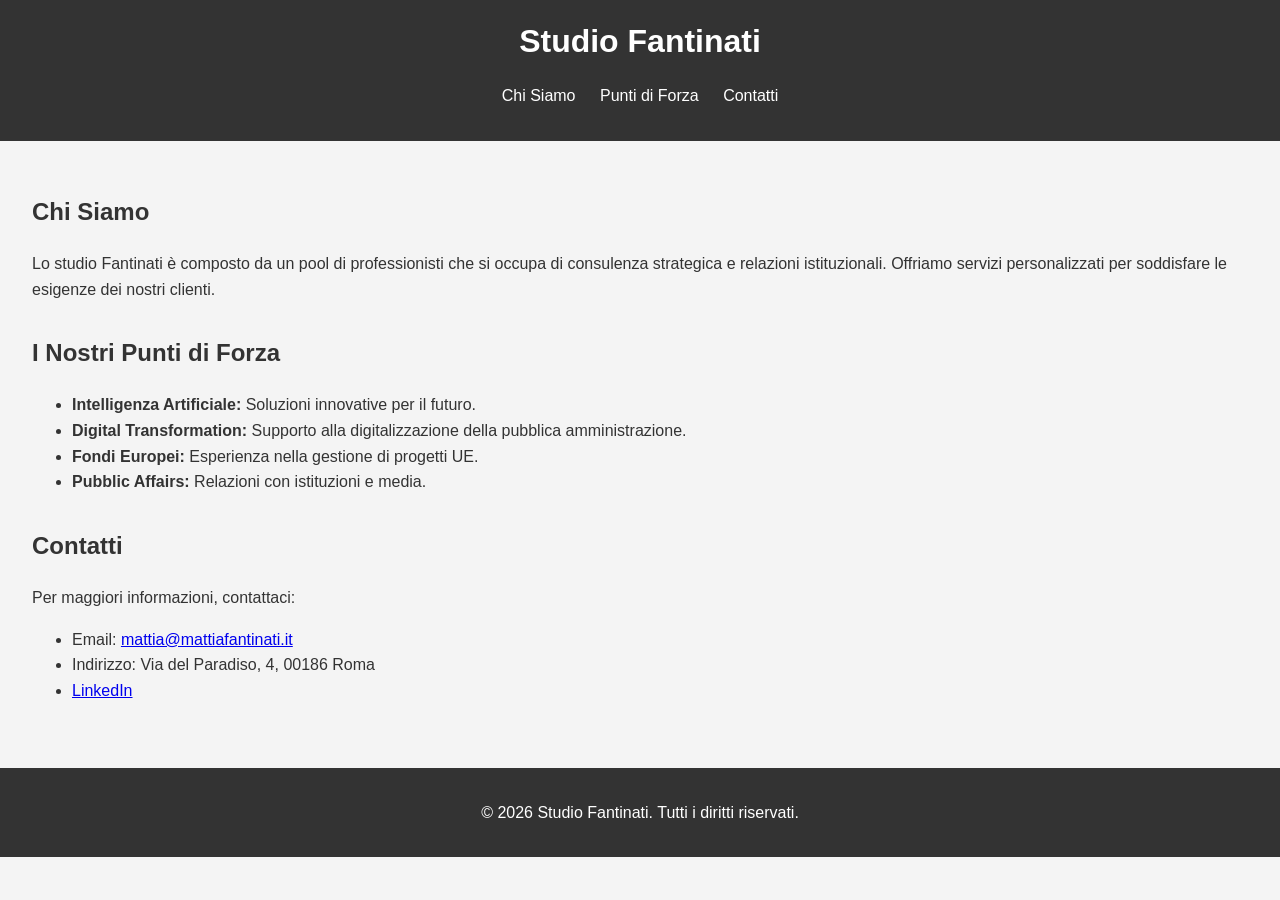
==== index.html @ bbc6a82e "Initial commit" ====
<!DOCTYPE html>
<html lang="en">
<head>
    <meta charset="UTF-8">
    <meta name="viewport" content="width=device-width, initial-scale=1.0">
    <title>Studio Fantinati</title>
    <link rel="stylesheet" href="styles.css">
</head>
<body>
    <header>
        <h1>Studio Fantinati</h1>
        <nav>
            <ul>
                <li><a href="#chi-siamo">Chi Siamo</a></li>
                <li><a href="#punti-forza">Punti di Forza</a></li>
                <li><a href="#contatti">Contatti</a></li>
            </ul>
        </nav>
    </header>
    <main>
        <section id="chi-siamo">
            <h2>Chi Siamo</h2>
            <p>Lo studio Fantinati è composto da un pool di professionisti che si occupa di consulenza strategica e relazioni istituzionali. Offriamo servizi personalizzati per soddisfare le esigenze dei nostri clienti.</p>
        </section>
        <section id="punti-forza">
            <h2>I Nostri Punti di Forza</h2>
            <ul>
                <li><strong>Intelligenza Artificiale:</strong> Soluzioni innovative per il futuro.</li>
                <li><strong>Digital Transformation:</strong> Supporto alla digitalizzazione della pubblica amministrazione.</li>
                <li><strong>Fondi Europei:</strong> Esperienza nella gestione di progetti UE.</li>
                <li><strong>Pubblic Affairs:</strong> Relazioni con istituzioni e media.</li>
            </ul>
        </section>
        <section id="contatti">
            <h2>Contatti</h2>
            <p>Per maggiori informazioni, contattaci:</p>
            <ul>
                <li>Email: <a href="mailto:mattia@mattiafantinati.it">mattia@mattiafantinati.it</a></li>
                <li>Indirizzo: Via del Paradiso, 4, 00186 Roma</li>
                <li><a href="https://www.linkedin.com/in/mattia-fantinati-0912099/">LinkedIn</a></li>
            </ul>
        </section>
    </main>
    <footer>
        <p>&copy; 2026 Studio Fantinati. Tutti i diritti riservati.</p>
    </footer>
</body>
</html>
---- styles.css ----
body {
    font-family: Arial, sans-serif;
    line-height: 1.6;
    margin: 0;
    padding: 0;
    color: #333;
    background-color: #f4f4f4;
}

header {
    background: #333;
    color: #fff;
    padding: 1rem 0;
    text-align: center;
}

header h1 {
    margin: 0;
}

nav ul {
    list-style: none;
    padding: 0;
}

nav ul li {
    display: inline;
    margin: 0 10px;
}

nav ul li a {
    color: #fff;
    text-decoration: none;
}

main {
    padding: 2rem;
}

section {
    margin-bottom: 2rem;
}

footer {
    text-align: center;
    padding: 1rem 0;
    background: #333;
    color: #fff;
}
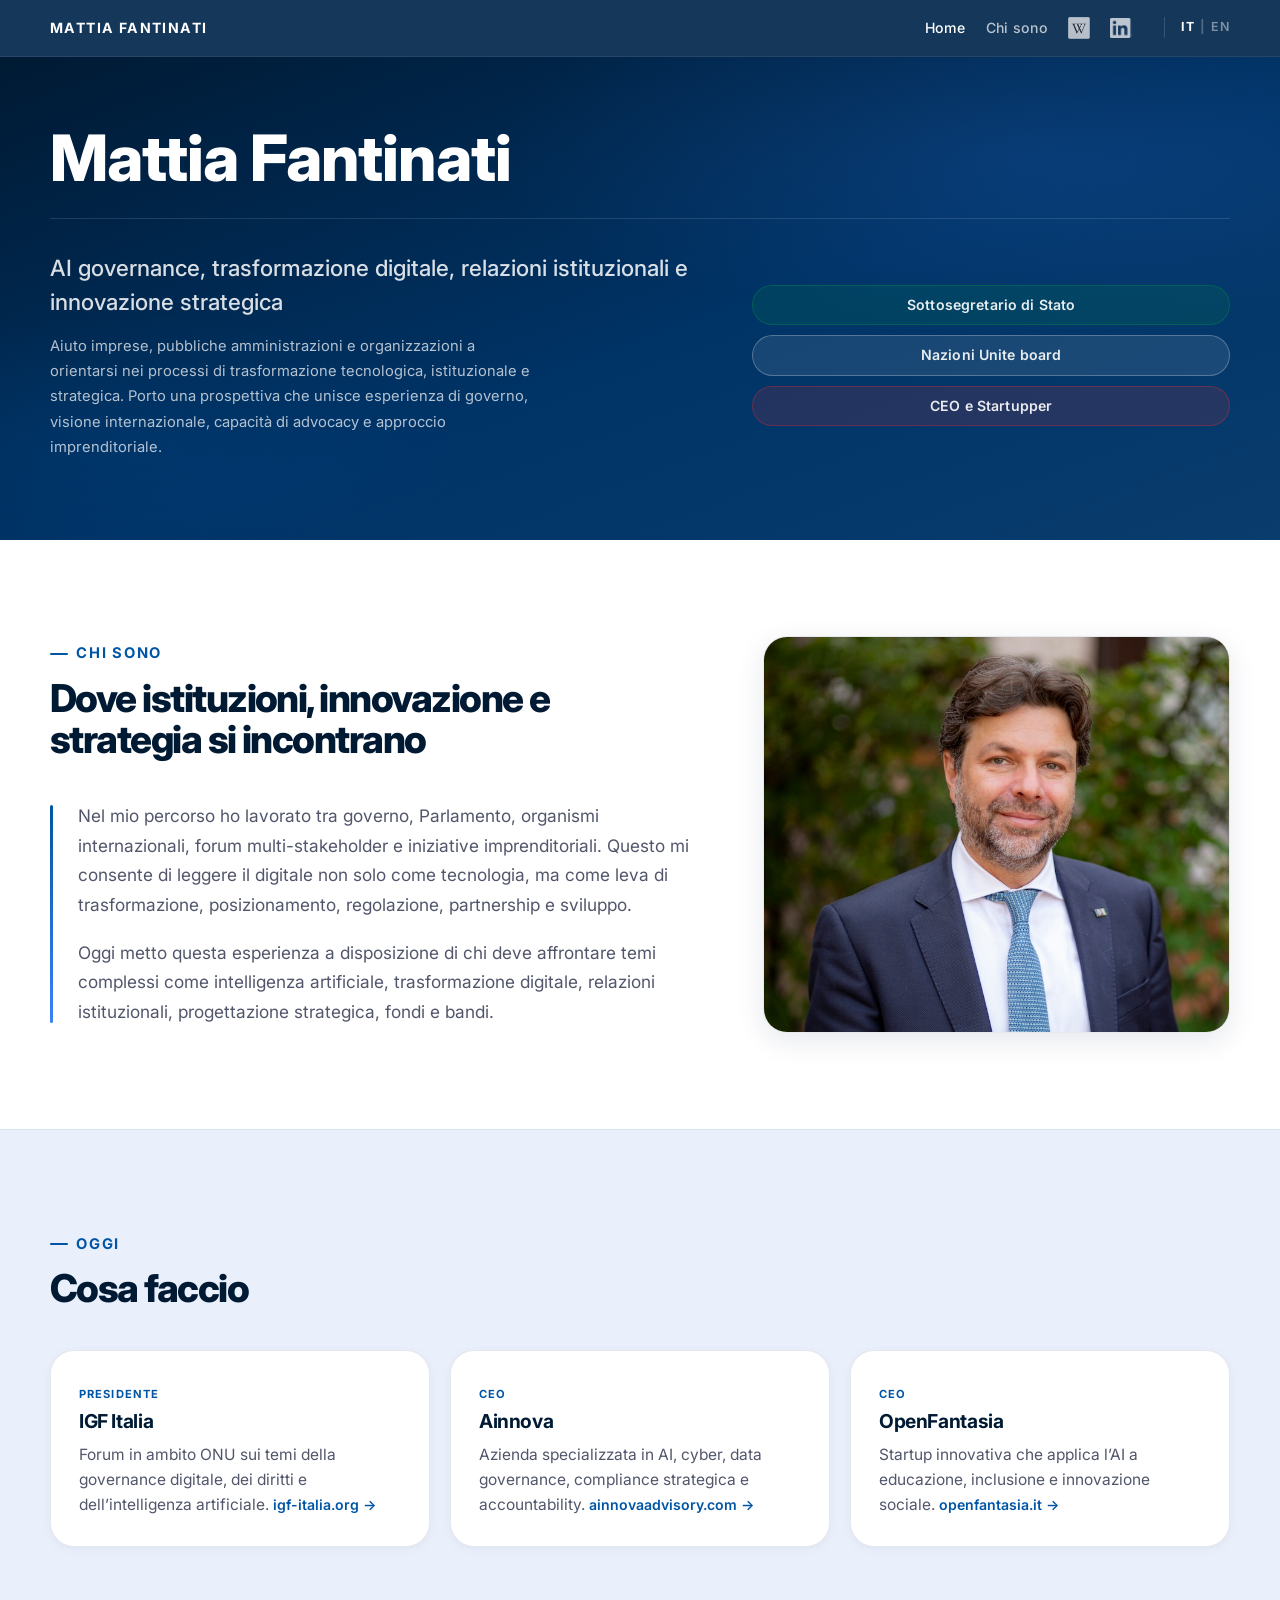
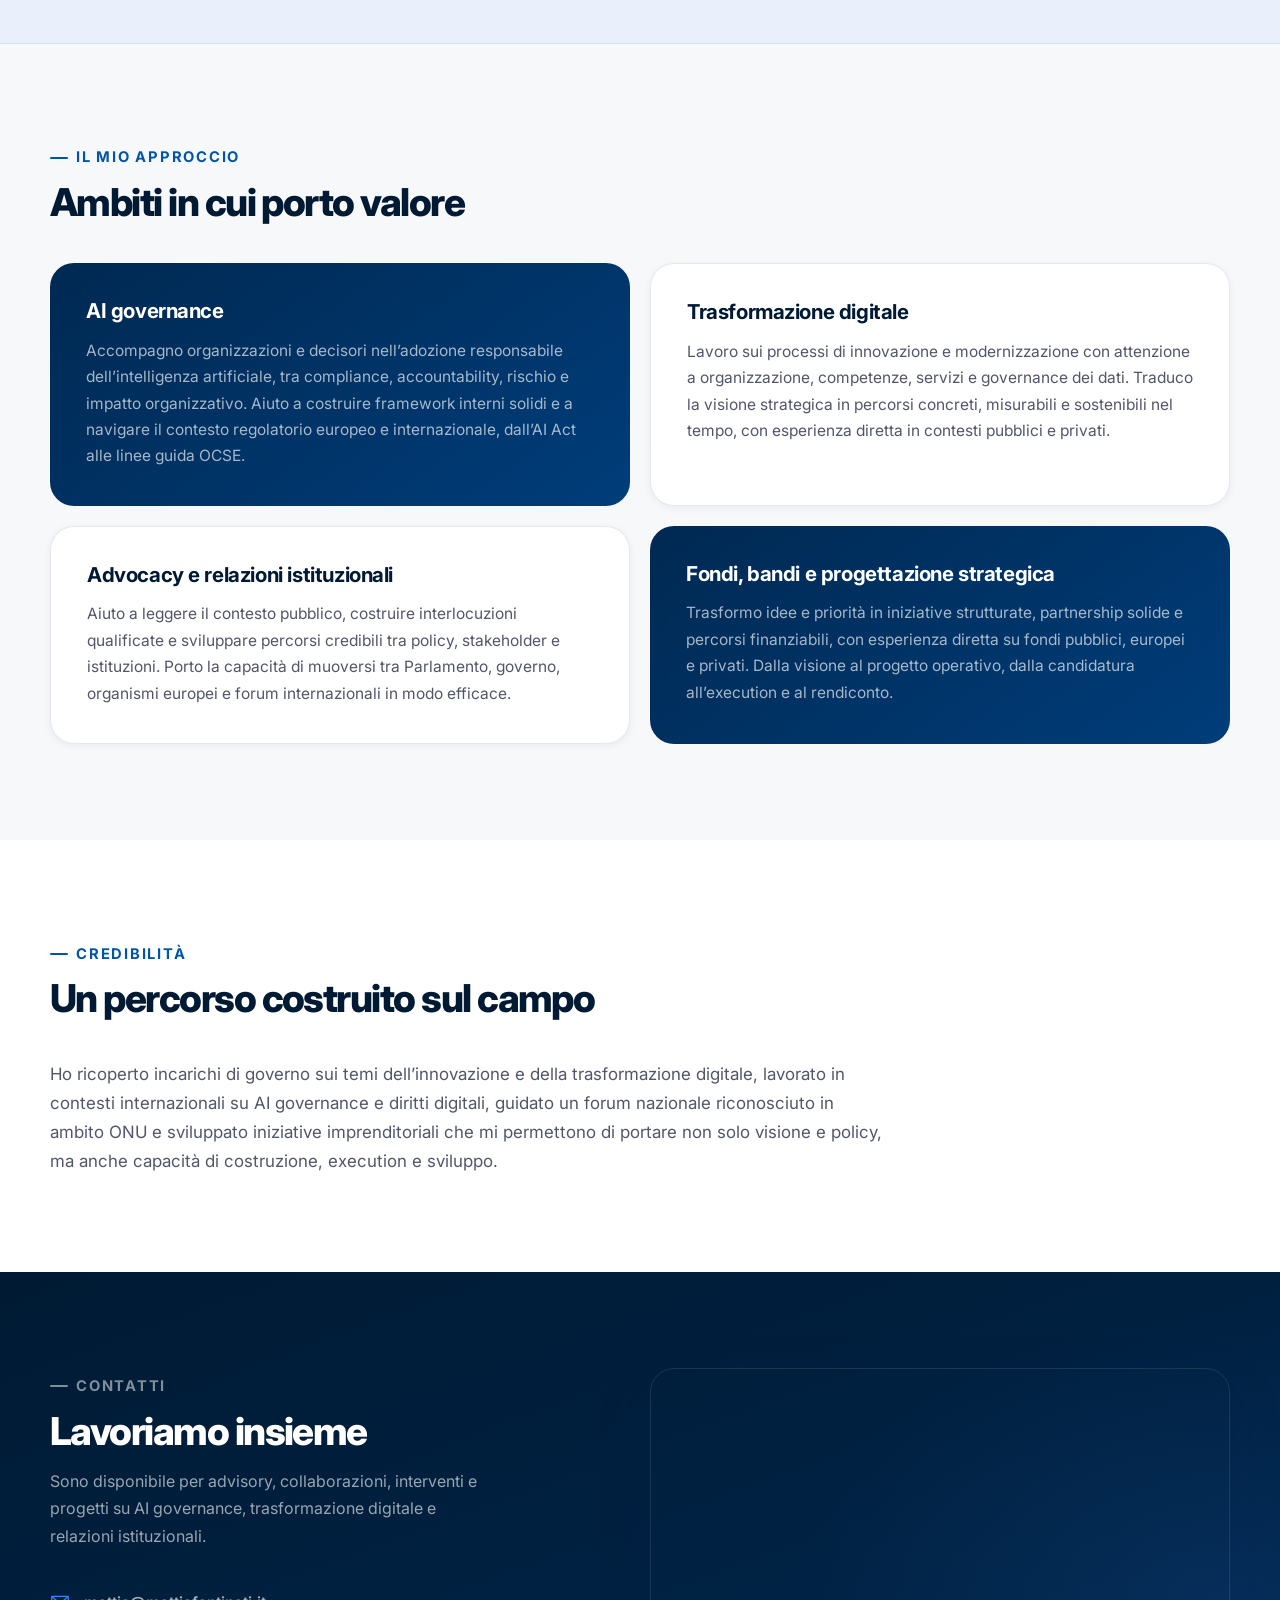
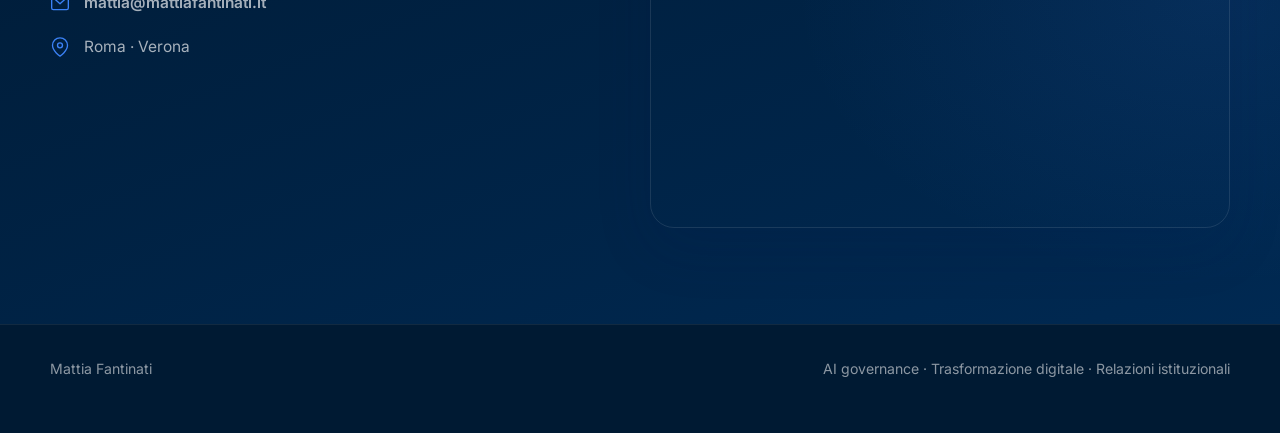
==== commit 4242aeac: "sito nuovo" ====
--- a/index.html
+++ b/index.html
@@ -1,48 +1,219 @@
 <!DOCTYPE html>
-<html lang="en">
+<html lang="it">
+
 <head>
-    <meta charset="UTF-8">
-    <meta name="viewport" content="width=device-width, initial-scale=1.0">
-    <title>Studio Fantinati</title>
-    <link rel="stylesheet" href="styles.css">
+  <meta charset="UTF-8" />
+  <meta name="viewport" content="width=device-width, initial-scale=1.0" />
+  <title>Mattia Fantinati — Home</title>
+  <link rel="icon" type="image/svg+xml" href="favicon.svg">
+  <link rel="preconnect" href="https://fonts.googleapis.com">
+  <link rel="preconnect" href="https://fonts.gstatic.com" crossorigin>
+  <link href="https://fonts.googleapis.com/css2?family=Inter:wght@400;500;600;700;800&display=swap" rel="stylesheet">
+  <link rel="stylesheet" href="styles.css">
+
+  <!-- SEO base -->
+  <meta name="description" content="Mattia Fantinati — esperto di AI governance, trasformazione digitale e relazioni istituzionali. Ex Sottosegretario di Stato, membro MAG IGF alle Nazioni Unite, CEO di Ainnova e OpenFantasia.">
+  <meta name="keywords" content="Mattia Fantinati, AI governance, trasformazione digitale, relazioni istituzionali, IGF Italia, Ainnova, intelligenza artificiale, politica digitale, sottosegretario">
+  <meta name="author" content="Mattia Fantinati">
+  <meta name="robots" content="index, follow">
+  <link rel="canonical" href="https://www.mattiafantinati.it/index.html">
+
+  <!-- Hreflang IT/EN -->
+  <link rel="alternate" hreflang="it" href="https://www.mattiafantinati.it/index.html">
+  <link rel="alternate" hreflang="en" href="https://www.mattiafantinati.it/eng/index-en.html">
+
+  <!-- Open Graph (LinkedIn, Facebook) -->
+  <meta property="og:type" content="website">
+  <meta property="og:url" content="https://www.mattiafantinati.it/index.html">
+  <meta property="og:title" content="Mattia Fantinati — AI governance, trasformazione digitale, istituzioni">
+  <meta property="og:description" content="Esperto di AI governance e trasformazione digitale. Ex Sottosegretario di Stato, membro MAG IGF alle Nazioni Unite, CEO di Ainnova e OpenFantasia.">
+  <meta property="og:image" content="https://www.mattiafantinati.it/img/Mattia-Fantinati-home.jpg">
+  <meta property="og:locale" content="it_IT">
+  <meta property="og:locale:alternate" content="en_GB">
+
+  <!-- Twitter Card -->
+  <meta name="twitter:card" content="summary_large_image">
+  <meta name="twitter:title" content="Mattia Fantinati — AI governance, trasformazione digitale, istituzioni">
+  <meta name="twitter:description" content="Esperto di AI governance e trasformazione digitale. Ex Sottosegretario di Stato, membro MAG IGF alle Nazioni Unite.">
+  <meta name="twitter:image" content="https://www.mattiafantinati.it/img/Mattia-Fantinati-home.jpg">
+
 </head>
+
 <body>
-    <header>
-        <h1>Studio Fantinati</h1>
-        <nav>
-            <ul>
-                <li><a href="#chi-siamo">Chi Siamo</a></li>
-                <li><a href="#punti-forza">Punti di Forza</a></li>
-                <li><a href="#contatti">Contatti</a></li>
-            </ul>
-        </nav>
-    </header>
-    <main>
-        <section id="chi-siamo">
-            <h2>Chi Siamo</h2>
-            <p>Lo studio Fantinati è composto da un pool di professionisti che si occupa di consulenza strategica e relazioni istituzionali. Offriamo servizi personalizzati per soddisfare le esigenze dei nostri clienti.</p>
-        </section>
-        <section id="punti-forza">
-            <h2>I Nostri Punti di Forza</h2>
-            <ul>
-                <li><strong>Intelligenza Artificiale:</strong> Soluzioni innovative per il futuro.</li>
-                <li><strong>Digital Transformation:</strong> Supporto alla digitalizzazione della pubblica amministrazione.</li>
-                <li><strong>Fondi Europei:</strong> Esperienza nella gestione di progetti UE.</li>
-                <li><strong>Pubblic Affairs:</strong> Relazioni con istituzioni e media.</li>
-            </ul>
-        </section>
-        <section id="contatti">
-            <h2>Contatti</h2>
-            <p>Per maggiori informazioni, contattaci:</p>
-            <ul>
-                <li>Email: <a href="mailto:mattia@mattiafantinati.it">mattia@mattiafantinati.it</a></li>
-                <li>Indirizzo: Via del Paradiso, 4, 00186 Roma</li>
-                <li><a href="https://www.linkedin.com/in/mattia-fantinati-0912099/">LinkedIn</a></li>
-            </ul>
-        </section>
-    </main>
-    <footer>
-        <p>&copy; 2026 Studio Fantinati. Tutti i diritti riservati.</p>
-    </footer>
+  <div id="site-header-placeholder"></div>
+
+  <main>
+    <section class="hero">
+      <div class="container">
+        <h1>Mattia Fantinati</h1>
+        <div class="hero-divider"></div>
+        <div class="hero-grid">
+          <div class="hero-copy">
+            <div class="hero-subtitle">AI governance, trasformazione digitale, relazioni istituzionali e innovazione
+              strategica</div>
+            <p class="hero-text">Aiuto imprese, pubbliche amministrazioni e organizzazioni a orientarsi nei processi di
+              trasformazione tecnologica, istituzionale e strategica. Porto una prospettiva che unisce esperienza di
+              governo, visione internazionale, capacità di advocacy e approccio imprenditoriale.</p>
+          </div>
+          <div class="hero-strengths">
+            <div class="strength-item green">Sottosegretario di Stato</div>
+            <div class="strength-item white">Nazioni Unite board</div>
+            <div class="strength-item red">CEO e Startupper</div>
+          </div>
+        </div>
+      </div>
+    </section>
+
+    <section id="profilo">
+      <div class="container profilo-grid">
+        <div class="profilo-copy">
+          <div class="section-head">
+            <span class="section-kicker">Chi sono</span>
+            <h2>Dove istituzioni, innovazione e strategia si incontrano</h2>
+          </div>
+          <div class="positioning-panel">
+            <p>Nel mio percorso ho lavorato tra governo, Parlamento, organismi internazionali, forum multi-stakeholder e
+              iniziative imprenditoriali. Questo mi consente di leggere il digitale non solo come tecnologia, ma come
+              leva di trasformazione, posizionamento, regolazione, partnership e sviluppo.</p>
+            <p>Oggi metto questa esperienza a disposizione di chi deve affrontare temi complessi come intelligenza
+              artificiale, trasformazione digitale, relazioni istituzionali, progettazione strategica, fondi e bandi.
+            </p>
+          </div>
+        </div>
+        <div class="profilo-photo">
+          <img src="img/Mattia-Fantinati-home.jpg" alt="Mattia Fantinati" class="profile-photo">
+        </div>
+      </div>
+    </section>
+
+    <section id="oggi" class="today-band">
+      <div class="container">
+        <div class="section-head">
+          <span class="section-kicker">Oggi</span>
+          <h2>Cosa faccio</h2>
+        </div>
+
+        <div class="roles-grid">
+          <article class="role-item">
+            <span class="card-role">Presidente</span>
+            <h3>IGF Italia</h3>
+            <p>Forum in ambito ONU sui temi della governance digitale, dei diritti e dell’intelligenza artificiale. <a href="https://www.igf-italia.org" target="_blank" rel="noopener" class="card-link">igf-italia.org →</a></p>
+          </article>
+
+          <article class="role-item">
+            <span class="card-role">CEO</span>
+            <h3>Ainnova</h3>
+            <p>Azienda specializzata in AI, cyber, data governance, compliance strategica e accountability. <a href="https://www.ainnovaadvisory.com" target="_blank" rel="noopener" class="card-link">ainnovaadvisory.com →</a></p>
+          </article>
+
+          <article class="role-item">
+            <span class="card-role">CEO</span>
+            <h3>OpenFantasia</h3>
+            <p>Startup innovativa che applica l’AI a educazione, inclusione e innovazione sociale. <a href="https://www.openfantasia.it" target="_blank" rel="noopener" class="card-link">openfantasia.it →</a></p>
+          </article>
+        </div>
+      </div>
+    </section>
+
+    <section id="ambiti">
+      <div class="container">
+        <div class="section-head">
+          <span class="section-kicker">Il mio approccio</span>
+          <h2>Ambiti in cui porto valore</h2>
+        </div>
+
+        <div class="areas-grid">
+          <article class="area-card area-card--dark">
+            <h3>AI governance</h3>
+            <p>Accompagno organizzazioni e decisori nell’adozione responsabile dell’intelligenza artificiale, tra
+              compliance, accountability, rischio e impatto organizzativo. Aiuto a costruire framework interni solidi
+              e a navigare il contesto regolatorio europeo e internazionale, dall’AI Act alle linee guida OCSE.</p>
+          </article>
+
+          <article class="area-card area-card--light">
+            <h3>Trasformazione digitale</h3>
+            <p>Lavoro sui processi di innovazione e modernizzazione con attenzione a organizzazione, competenze,
+              servizi e governance dei dati. Traduco la visione strategica in percorsi concreti, misurabili e
+              sostenibili nel tempo, con esperienza diretta in contesti pubblici e privati.</p>
+          </article>
+
+          <article class="area-card area-card--light">
+            <h3>Advocacy e relazioni istituzionali</h3>
+            <p>Aiuto a leggere il contesto pubblico, costruire interlocuzioni qualificate e sviluppare percorsi
+              credibili tra policy, stakeholder e istituzioni. Porto la capacità di muoversi tra Parlamento, governo,
+              organismi europei e forum internazionali in modo efficace.</p>
+          </article>
+
+          <article class="area-card area-card--dark">
+            <h3>Fondi, bandi e progettazione strategica</h3>
+            <p>Trasformo idee e priorità in iniziative strutturate, partnership solide e percorsi finanziabili, con
+              esperienza diretta su fondi pubblici, europei e privati. Dalla visione al progetto operativo, dalla
+              candidatura all’execution e al rendiconto.</p>
+          </article>
+        </div>
+      </div>
+    </section>
+
+    <section class="credibility" id="credibilita">
+      <div class="container credibility-wrap">
+        <div class="credibility-main">
+          <div class="section-head">
+            <span class="section-kicker">Credibilità</span>
+            <h2>Un percorso costruito sul campo</h2>
+          </div>
+          <p>Ho ricoperto incarichi di governo sui temi dell’innovazione e della trasformazione digitale, lavorato in
+            contesti internazionali su AI governance e diritti digitali, guidato un forum nazionale riconosciuto in
+            ambito ONU e sviluppato iniziative imprenditoriali che mi permettono di portare non solo visione e policy,
+            ma anche capacità di costruzione, execution e sviluppo.</p>
+        </div>
+      </div>
+    </section>
+    <!-- ─── CONTATTI ─── -->
+    <section id="contatti" class="contact-band">
+      <div class="container contact-grid">
+
+        <div class="contact-info">
+          <span class="section-kicker section-kicker--light">Contatti</span>
+          <h2 class="contact-title">Lavoriamo insieme</h2>
+          <p class="contact-lead">Sono disponibile per advisory, collaborazioni, interventi e progetti su AI governance,
+            trasformazione digitale e relazioni istituzionali.</p>
+
+          <div class="contact-details">
+            <div class="contact-item">
+              <svg class="contact-icon" viewBox="0 0 24 24" fill="none" stroke="currentColor" stroke-width="1.6"
+                stroke-linecap="round" stroke-linejoin="round">
+                <rect x="2" y="4" width="20" height="16" rx="2" />
+                <polyline points="2,4 12,13 22,4" />
+              </svg>
+              <!-- Sostituisci con la tua email -->
+              <a href="mailto:mattia@mattiafantinati.it" class="contact-link">mattia@mattiafantinati.it</a>
+            </div>
+            <div class="contact-item">
+              <svg class="contact-icon" viewBox="0 0 24 24" fill="none" stroke="currentColor" stroke-width="1.6"
+                stroke-linecap="round" stroke-linejoin="round">
+                <path d="M21 10c0 7-9 13-9 13s-9-6-9-13a9 9 0 0 1 18 0z" />
+                <circle cx="12" cy="10" r="3" />
+              </svg>
+              <span>Roma · Verona</span>
+            </div>
+          </div>
+        </div>
+
+        <!-- Per aggiornare la mappa: vai su maps.google.com, cerca il tuo indirizzo,
+             clicca Condividi → Incorpora una mappa, e sostituisci il valore src qui sotto -->
+        <div class="contact-map-wrap">
+          <iframe
+            src="https://www.google.com/maps/embed?pb=!1m18!1m12!1m3!1d3205.726005948764!2d12.47091307617661!3d41.896290564274906!2m3!1f0!2f0!3f0!3m2!1i1024!2i768!4f13.1!3m3!1m2!1s0x132f604f73fb2907%3A0x764201ea5eb459f!2sVia%20del%20Paradiso%2C%2041%2C%2000186%20Roma%20RM!5e1!3m2!1sit!2sit!4v1776379304204!5m2!1sit!2sit"
+            width="600" height="450" style="border:0;" allowfullscreen="" loading="lazy"
+            referrerpolicy="no-referrer-when-downgrade"></iframe>
+        </div>
+
+      </div>
+    </section>
+  </main>
+
+  <div id="site-footer-placeholder"></div>
+  <script src="components.js"></script>
 </body>
+
 </html>
--- a/styles.css
+++ b/styles.css
@@ -1,49 +1,923 @@
-body {
-    font-family: Arial, sans-serif;
-    line-height: 1.6;
-    margin: 0;
-    padding: 0;
-    color: #333;
-    background-color: #f4f4f4;
-}
-
-header {
-    background: #333;
-    color: #fff;
-    padding: 1rem 0;
-    text-align: center;
-}
-
-header h1 {
-    margin: 0;
-}
-
-nav ul {
-    list-style: none;
-    padding: 0;
-}
-
-nav ul li {
-    display: inline;
-    margin: 0 10px;
-}
-
-nav ul li a {
-    color: #fff;
-    text-decoration: none;
-}
-
-main {
-    padding: 2rem;
-}
-
-section {
-    margin-bottom: 2rem;
-}
-
-footer {
-    text-align: center;
-    padding: 1rem 0;
-    background: #333;
-    color: #fff;
-}+ :root {
+   --bg: #f7f8fa;
+   --surface: #ffffff;
+   --surface-soft: #f2f4f8;
+   --surface-tint: #eaf0fb;
+   --text: #1a1a2e;
+   --muted: #52566b;
+   --line: rgba(0, 40, 90, 0.10);
+   --primary: #003366;
+   --primary-strong: #00264d;
+   --primary-deep: #001a33;
+   --accent: #0055a5;
+   --accent-light: #3b82f6;
+   --shadow-sm: 0 2px 8px rgba(0, 30, 80, 0.06);
+   --shadow-md: 0 8px 28px rgba(0, 30, 80, 0.10);
+   --shadow-lg: 0 20px 56px rgba(0, 30, 80, 0.14);
+   --radius-xl: 24px;
+   --radius-lg: 16px;
+   --radius-md: 12px;
+   --max: 1180px;
+   --transition: 0.2s ease;
+ }
+
+ * {
+   box-sizing: border-box;
+ }
+
+ html {
+   scroll-behavior: smooth;
+ }
+
+ body {
+   margin: 0;
+   font-family: 'Inter', sans-serif;
+   background: var(--bg);
+   color: var(--text);
+   line-height: 1.68;
+   -webkit-font-smoothing: antialiased;
+   text-rendering: optimizeLegibility;
+ }
+
+ a {
+   text-decoration: none;
+   font-weight: 600;
+ }
+
+ img {
+   max-width: 100%;
+   display: block;
+ }
+
+ h1,
+ h2,
+ h3,
+ p {
+   margin-top: 0;
+ }
+
+ /* ─── CONTAINER ─── */
+ .container {
+   width: min(var(--max), calc(100% - 48px));
+   margin: 0 auto;
+ }
+
+ /* ─── HEADER ─── */
+ .site-header {
+   position: sticky;
+   top: 0;
+   z-index: 10;
+   backdrop-filter: blur(14px);
+   background: rgba(0, 38, 77, 0.92);
+   border-bottom: 1px solid rgba(255, 255, 255, 0.08);
+ }
+
+ .header-inner {
+   display: flex;
+   align-items: center;
+   justify-content: space-between;
+   padding: 16px 0;
+   gap: 20px;
+ }
+
+ .brand,
+ .brand a,
+ .brand a:visited {
+   font-size: 0.88rem;
+   font-weight: 700;
+   letter-spacing: 0.10em;
+   text-transform: uppercase;
+   color: #ffffff;
+ }
+
+ .nav {
+   display: flex;
+   gap: 24px;
+   flex-wrap: wrap;
+ }
+
+ .nav a {
+   font-size: 0.88rem;
+   color: rgba(255, 255, 255, 0.70);
+   font-weight: 500;
+   letter-spacing: 0.02em;
+   transition: color var(--transition);
+ }
+
+ .nav a:hover {
+   color: #ffffff;
+ }
+
+ .header-right {
+   display: flex;
+   align-items: center;
+   gap: 20px;
+ }
+
+ .nav-link,
+ .nav-link:visited,
+ .nav-link:active {
+   font-size: 0.88rem;
+   color: rgba(255, 255, 255, 0.70);
+   font-weight: 500;
+   letter-spacing: 0.02em;
+   transition: color var(--transition);
+ }
+
+ .nav-link:hover {
+   color: var(--accent-light);
+ }
+
+ .nav-link--active,
+ .nav-link--active:visited {
+   color: #ffffff !important;
+ }
+
+ .nav-link--active:hover {
+   color: var(--accent-light) !important;
+ }
+
+ /* ── Lang switch ── */
+ .lang-switch {
+   display: flex;
+   align-items: center;
+   gap: 5px;
+   font-size: 0.78rem;
+   font-weight: 700;
+   letter-spacing: 0.08em;
+   margin-left: 12px;
+   padding-left: 16px;
+   border-left: 1px solid rgba(255, 255, 255, 0.15);
+ }
+
+ .lang-active {
+   color: #ffffff;
+ }
+
+ .lang-sep {
+   color: rgba(255, 255, 255, 0.25);
+ }
+
+ .lang-link,
+ .lang-link:visited {
+   color: rgba(255, 255, 255, 0.45);
+   transition: color var(--transition);
+ }
+
+ .lang-link:hover {
+   color: var(--accent-light);
+ }
+
+ .social-link {
+   display: flex;
+   align-items: center;
+   opacity: 0.72;
+   transition: opacity var(--transition);
+ }
+
+ .social-link:hover {
+   opacity: 1;
+ }
+
+ .social-icon {
+   width: 22px;
+   height: 22px;
+   object-fit: contain;
+   display: block;
+ }
+
+ /* ─── SECTIONS ─── */
+ section {
+   padding: 96px 0;
+ }
+
+ /* ─── HERO ─── */
+ .hero {
+   padding-top: 72px;
+   padding-bottom: 80px;
+   background:
+     radial-gradient(ellipse 70% 60% at 80% 20%, rgba(59, 130, 246, 0.14) 0%, transparent 60%),
+     radial-gradient(ellipse 50% 50% at 10% 80%, rgba(0, 85, 165, 0.18) 0%, transparent 55%),
+     linear-gradient(160deg, #001a33 0%, #003366 55%, #0a3d6e 100%);
+   color: white;
+   overflow: hidden;
+ }
+
+ .hero h1 {
+   font-size: clamp(4rem, 5vw, 9rem);
+   line-height: 0.90;
+   letter-spacing: -0.015em;
+   margin-bottom: 0;
+   color: #ffffff;
+   font-weight: 800;
+ }
+
+ .hero-divider {
+   height: 1px;
+   background: rgba(255, 255, 255, 0.12);
+   margin: 32px 0;
+ }
+
+ .hero-grid {
+   display: grid;
+   grid-template-columns: minmax(0, 1.15fr) minmax(0, 0.85fr);
+   gap: 56px;
+   align-items: center;
+ }
+
+ .hero-copy {
+   color: white;
+ }
+
+ .hero-subtitle {
+   font-size: clamp(1.4rem, 1.5vw, 1.18rem);
+   line-height: 1.5;
+   font-weight: 500;
+   color: rgba(255, 255, 255, 0.85);
+   margin-bottom: 16px;
+ }
+
+ .hero-text {
+   font-size: 0.92rem;
+   color: rgba(255, 255, 255, 0.7);
+   max-width: 54ch;
+   margin-bottom: 0;
+   line-height: 1.7;
+ }
+
+ .hero-strengths {
+   display: flex;
+   flex-direction: column;
+   gap: 10px;
+ }
+
+ .strength-item {
+   display: inline-flex;
+   align-items: center;
+   justify-content: center;
+   padding: 10px 18px;
+   border-radius: 999px;
+   font-size: clamp(0.82rem, 1.1vw, 0.96rem);
+   font-weight: 600;
+   letter-spacing: 0.01em;
+   line-height: 1.3;
+   border: 1px solid;
+   width: 100%;
+   transition: opacity var(--transition);
+ }
+
+ .strength-item.green {
+   background: rgba(0, 140, 69, 0.16);
+   border-color: rgba(0, 140, 69, 0.38);
+   color: rgba(255, 255, 255, 0.90);
+ }
+
+ .strength-item.white {
+   background: rgba(255, 255, 255, 0.09);
+   border-color: rgba(255, 255, 255, 0.26);
+   color: rgba(255, 255, 255, 0.90);
+ }
+
+ .strength-item.red {
+   background: rgba(206, 43, 55, 0.16);
+   border-color: rgba(206, 43, 55, 0.38);
+   color: rgba(255, 255, 255, 0.90);
+ }
+
+ /* ─── SECTION KICKER ─── */
+ .section-kicker {
+   font-size: 0.92rem;
+   text-transform: uppercase;
+   letter-spacing: 0.12em;
+   color: var(--accent);
+   font-weight: 700;
+   margin-bottom: 12px;
+   display: inline-flex;
+   align-items: center;
+   gap: 8px;
+ }
+
+ .section-kicker::before {
+   content: '';
+   display: inline-block;
+   width: 18px;
+   height: 2px;
+   background: var(--accent);
+   border-radius: 2px;
+   flex-shrink: 0;
+ }
+
+ /* ─── H2 ─── */
+ h2 {
+   font-size: clamp(1.9rem, 3vw, 2.8rem);
+   line-height: 1.08;
+   letter-spacing: -0.04em;
+   margin-bottom: 16px;
+   color: var(--primary-deep);
+   font-weight: 800;
+ }
+
+ h3 {
+   font-size: 1.2rem;
+   line-height: 1.2;
+   letter-spacing: -0.02em;
+   margin-bottom: 10px;
+   color: var(--primary-deep);
+   font-weight: 700;
+ }
+
+ .section-head {
+   max-width: 680px;
+   margin-bottom: 40px;
+ }
+
+ .section-head p {
+   font-size: 1.05rem;
+   color: var(--muted);
+   margin-bottom: 0;
+   max-width: 70ch;
+ }
+
+ /* ─── PROFILO ─── */
+ #profilo {
+   background: var(--surface);
+ }
+
+ .profilo-grid {
+   display: grid;
+   grid-template-columns: minmax(0, 1fr) minmax(0, 0.72fr);
+   gap: 64px;
+   align-items: start;
+ }
+
+ .profilo-photo {
+   align-self: center;
+ }
+
+ .profilo-photo img {
+   width: 100%;
+   height: auto;
+   max-height: 560px;
+   object-fit: cover;
+   object-position: center;
+   border-radius: var(--radius-xl);
+   border: 1px solid var(--line);
+   box-shadow: var(--shadow-md);
+   display: block;
+ }
+
+ .photo-placeholder {
+   height: 100%;
+   min-height: 480px;
+   border-radius: var(--radius-xl);
+   background-image: url(img/Mattia-Fantinati-home.jpg);
+   background-size: cover;
+   background-position: center top;
+   border: 1px solid var(--line);
+   box-shadow: var(--shadow-md);
+ }
+
+ .positioning-panel {
+   position: relative;
+   padding: 0 0 0 28px;
+   max-width: 860px;
+ }
+
+ .positioning-panel::before {
+   content: '';
+   position: absolute;
+   left: 0;
+   top: 4px;
+   bottom: 4px;
+   width: 3px;
+   border-radius: 999px;
+   background: linear-gradient(180deg, var(--accent) 0%, var(--accent-light) 100%);
+ }
+
+ .positioning-panel p {
+   font-size: 1.08rem;
+   color: var(--muted);
+   margin-bottom: 18px;
+   line-height: 1.72;
+ }
+
+ .positioning-panel p:last-child {
+   margin-bottom: 0;
+ }
+
+ /* ─── OGGI / ROLES ─── */
+ .today-band {
+   background: var(--surface-tint);
+   border-top: 1px solid rgba(0, 51, 102, 0.07);
+   border-bottom: 1px solid rgba(0, 51, 102, 0.07);
+ }
+
+ .roles-grid {
+   display: grid;
+   grid-template-columns: repeat(3, minmax(0, 1fr));
+   gap: 20px;
+ }
+
+ .role-item {
+   background: var(--surface);
+   border: 1px solid var(--line);
+   border-radius: var(--radius-xl);
+   padding: 28px;
+   box-shadow: var(--shadow-sm);
+   transition: transform var(--transition), box-shadow var(--transition);
+ }
+
+ .role-item:hover {
+   transform: translateY(-4px);
+   box-shadow: var(--shadow-md);
+ }
+
+ .card-link,
+ .card-link:visited {
+   color: var(--accent);
+   font-weight: 600;
+   font-size: 0.88rem;
+   text-decoration: none;
+   white-space: nowrap;
+   transition: color var(--transition);
+ }
+
+ .card-link:hover {
+   color: var(--accent-light);
+ }
+
+ .card-role {
+   display: inline-block;
+   font-size: 0.70rem;
+   line-height: 1;
+   font-weight: 700;
+   letter-spacing: 0.10em;
+   text-transform: uppercase;
+   color: var(--accent);
+   margin-bottom: 10px;
+ }
+
+ .role-item p {
+   color: var(--muted);
+   font-size: 0.97rem;
+   margin-bottom: 0;
+   line-height: 1.6;
+ }
+
+ /* ─── AMBITI ─── */
+ .areas-grid {
+   display: grid;
+   grid-template-columns: repeat(2, minmax(0, 1fr));
+   gap: 20px;
+ }
+
+ .area-card {
+   border-radius: var(--radius-xl);
+   padding: 36px;
+   display: flex;
+   flex-direction: column;
+   gap: 14px;
+   transition: transform var(--transition), box-shadow var(--transition);
+ }
+
+ .area-card:hover {
+   transform: translateY(-3px);
+   box-shadow: var(--shadow-md);
+ }
+
+ .area-card--dark {
+   background: linear-gradient(145deg, #002952 0%, #003d7a 100%);
+ }
+
+ .area-card--dark .area-number {
+   color: rgba(255, 255, 255, 0.25);
+ }
+
+ .area-card--dark h3 {
+   color: #ffffff;
+ }
+
+ .area-card--dark p {
+   color: rgba(255, 255, 255, 0.65);
+ }
+
+ .area-card--light {
+   background: var(--surface);
+   border: 1px solid var(--line);
+   box-shadow: var(--shadow-sm);
+ }
+
+ .area-card--light .area-number {
+   color: var(--accent);
+   opacity: 0.45;
+ }
+
+ .area-card--light h3 {
+   color: var(--primary-deep);
+ }
+
+ .area-card--light p {
+   color: var(--muted);
+ }
+
+ .area-number {
+   font-size: 0.70rem;
+   font-weight: 700;
+   letter-spacing: 0.12em;
+   text-transform: uppercase;
+   display: block;
+ }
+
+ .area-card h3 {
+   font-size: 1.28rem;
+   margin-bottom: 0;
+ }
+
+ .area-card p {
+   font-size: 0.97rem;
+   line-height: 1.70;
+   margin-bottom: 0;
+ }
+
+ /* ─── CREDIBILITÀ ─── */
+ .credibility {
+   background: var(--surface);
+ }
+
+ .credibility-wrap {
+   display: grid;
+   grid-template-columns: minmax(0, 2.2fr) minmax(0, 0.8fr);
+   gap: 40px;
+   align-items: start;
+ }
+
+ .credibility-main p {
+   font-size: 1.06rem;
+   color: var(--muted);
+   margin-bottom: 0;
+   line-height: 1.72;
+ }
+
+ .credibility-points {
+   display: grid;
+   gap: 16px;
+   padding-top: 6px;
+ }
+
+ .mini-card {
+   background: var(--surface-tint);
+   border: 1px solid var(--line);
+   border-radius: var(--radius-lg);
+   padding: 22px 24px;
+ }
+
+ .mini-card strong {
+   display: block;
+   font-size: 0.70rem;
+   text-transform: uppercase;
+   letter-spacing: 0.10em;
+   color: var(--accent);
+   margin-bottom: 8px;
+ }
+
+ .mini-card span {
+   color: var(--muted);
+   font-size: 0.97rem;
+   line-height: 1.55;
+   display: block;
+ }
+
+ /* ─── ROLES WITH PHOTO ─── */
+ .roles-with-photo {
+   display: grid;
+   grid-template-columns: minmax(0, 1fr) minmax(0, 0.75fr);
+   gap: 40px;
+   align-items: start;
+ }
+
+ .roles-stack {
+   display: flex;
+   flex-direction: column;
+   gap: 16px;
+ }
+
+ .roles-photo img {
+   width: 100%;
+   height: 100%;
+   max-height: 520px;
+   object-fit: cover;
+   object-position: center top;
+   border-radius: var(--radius-xl);
+   box-shadow: var(--shadow-md);
+   display: block;
+ }
+
+ /* ─── BIO TIMELINE ─── */
+ .bio-timeline {
+   display: flex;
+   flex-direction: column;
+ }
+
+ .bio-entry {
+   display: grid;
+   grid-template-columns: 120px minmax(0, 1fr);
+   gap: 32px;
+   padding: 32px 0;
+   border-bottom: 1px solid var(--line);
+ }
+
+ .bio-entry:first-child {
+   padding-top: 0;
+ }
+
+ .bio-entry:last-child {
+   border-bottom: 0;
+   padding-bottom: 0;
+ }
+
+ .bio-date {
+   padding-top: 4px;
+ }
+
+ .bio-year {
+   font-size: 0.78rem;
+   font-weight: 700;
+   letter-spacing: 0.08em;
+   text-transform: uppercase;
+   color: var(--accent);
+   display: block;
+ }
+
+ .bio-content h3 {
+   margin-bottom: 4px;
+ }
+
+ .bio-org {
+   font-size: 0.82rem;
+   font-weight: 600;
+   color: var(--accent);
+   text-transform: uppercase;
+   letter-spacing: 0.06em;
+   margin-bottom: 12px !important;
+ }
+
+ .bio-content p {
+   color: var(--muted);
+   font-size: 1rem;
+   line-height: 1.68;
+   margin-bottom: 0;
+ }
+
+ /* ─── EDUCATION GRID ─── */
+ .edu-grid {
+   display: grid;
+   grid-template-columns: repeat(4, minmax(0, 1fr));
+   gap: 20px;
+ }
+
+ .edu-item {
+   background: var(--surface);
+   border: 1px solid var(--line);
+   border-radius: var(--radius-lg);
+   padding: 24px;
+   box-shadow: var(--shadow-sm);
+ }
+
+ .edu-year {
+   display: block;
+   font-size: 0.70rem;
+   font-weight: 700;
+   letter-spacing: 0.10em;
+   text-transform: uppercase;
+   color: var(--accent);
+   margin-bottom: 10px;
+ }
+
+ .edu-item h3 {
+   font-size: 1rem;
+   margin-bottom: 8px;
+ }
+
+ .edu-item p {
+   font-size: 0.90rem;
+   color: var(--muted);
+   margin-bottom: 0;
+   line-height: 1.5;
+ }
+
+ /* ─── PRE-POLITICA ─── */
+ .bio-pre-grid {
+   display: grid;
+   grid-template-columns: minmax(0, 1.3fr) minmax(0, 0.7fr);
+   gap: 56px;
+   align-items: start;
+ }
+
+ .bio-pre-tags {
+   display: flex;
+   flex-wrap: wrap;
+   gap: 10px;
+   padding-top: 6px;
+ }
+
+ .bio-tag {
+   padding: 8px 16px;
+   border-radius: 999px;
+   background: var(--surface-tint);
+   border: 1px solid var(--line);
+   font-size: 0.85rem;
+   font-weight: 600;
+   color: var(--accent);
+ }
+
+ /* ─── PAGE HERO (chi-sono) ─── */
+ .page-hero {
+   padding-top: 72px;
+   padding-bottom: 80px;
+   background:
+     radial-gradient(ellipse 60% 70% at 90% 30%, rgba(59, 130, 246, 0.12) 0%, transparent 60%),
+     linear-gradient(160deg, #001a33 0%, #003366 100%);
+   color: white;
+   overflow: hidden;
+ }
+
+ .page-hero-title {
+   font-size: clamp(3rem, 6vw, 6rem);
+   line-height: 0.92;
+   letter-spacing: -0.045em;
+   font-weight: 800;
+   color: #ffffff;
+   margin-bottom: 20px;
+ }
+
+ .page-hero-sub {
+   font-size: clamp(1rem, 1.4vw, 1.18rem);
+   color: rgba(255, 255, 255, 0.62);
+   font-weight: 400;
+   line-height: 1.6;
+   max-width: 56ch;
+   margin-bottom: 0;
+ }
+
+ .section-kicker--light {
+   color: rgba(255, 255, 255, 0.50);
+ }
+
+ .section-kicker--light::before {
+   background: rgba(255, 255, 255, 0.50);
+ }
+
+
+ /* ─── CONTATTI ─── */
+ .contact-band {
+   background:
+     radial-gradient(ellipse 60% 80% at 95% 50%, rgba(59, 130, 246, 0.10) 0%, transparent 55%),
+     linear-gradient(160deg, #001a33 0%, #002952 100%);
+   color: white;
+ }
+
+ .contact-grid {
+   display: grid;
+   grid-template-columns: minmax(0, 1fr) minmax(0, 1.1fr);
+   gap: 72px;
+   align-items: start;
+ }
+
+ .contact-title {
+   color: #ffffff;
+   margin-bottom: 16px;
+ }
+
+ .contact-lead {
+   color: rgba(255, 255, 255, 0.60);
+   font-size: 1rem;
+   line-height: 1.70;
+   margin-bottom: 40px;
+   max-width: 44ch;
+ }
+
+ .contact-details {
+   display: flex;
+   flex-direction: column;
+   gap: 18px;
+ }
+
+ .contact-item {
+   display: flex;
+   align-items: center;
+   gap: 14px;
+   color: rgba(255, 255, 255, 0.65);
+   font-size: 0.97rem;
+ }
+
+ .contact-icon {
+   width: 20px;
+   height: 20px;
+   flex-shrink: 0;
+   color: var(--accent-light);
+ }
+
+ .contact-link,
+ .contact-link:visited {
+   color: rgba(255, 255, 255, 0.65);
+   transition: color var(--transition);
+ }
+
+ .contact-link:hover {
+   color: var(--accent-light);
+ }
+
+ /* ── Map ── */
+ .contact-map-wrap {
+   border-radius: var(--radius-xl);
+   overflow: hidden;
+   border: 1px solid rgba(255, 255, 255, 0.10);
+   box-shadow: var(--shadow-lg);
+   height: 100%;
+   min-height: 380px;
+ }
+
+ .contact-map {
+   width: 100%;
+   height: 100%;
+   min-height: 380px;
+   border: none;
+   display: block;
+   filter: grayscale(20%) contrast(1.05);
+ }
+
+ /* ─── FOOTER ─── */
+ .footer {
+   border-top: 1px solid rgba(255, 255, 255, 0.07);
+   padding: 32px 0 52px;
+   background: var(--primary-deep);
+ }
+
+ .footer-inner {
+   display: flex;
+   justify-content: space-between;
+   gap: 18px;
+   flex-wrap: wrap;
+   color: rgba(255, 255, 255, 0.55);
+   font-size: 0.88rem;
+ }
+
+ /* ─── RESPONSIVE ─── */
+ @media (max-width: 1080px) {
+
+   .hero-grid,
+   .profilo-grid,
+   .roles-grid,
+   .roles-with-photo,
+   .areas-grid,
+   .credibility-wrap,
+   .edu-grid,
+   .bio-pre-grid,
+   .contact-grid {
+     grid-template-columns: 1fr;
+   }
+
+   .profilo-photo,
+   .photo-placeholder {
+     min-height: 320px;
+   }
+
+   .highlight-panel {
+     position: static;
+   }
+ }
+
+ @media (max-width: 720px) {
+   .container {
+     width: min(var(--max), calc(100% - 28px));
+   }
+
+   .header-inner {
+     align-items: flex-start;
+     flex-direction: column;
+   }
+
+   .nav {
+     gap: 12px 18px;
+   }
+
+   section {
+     padding: 64px 0;
+   }
+
+   .hero {
+     padding-top: 40px;
+   }
+
+   .hero-strengths {
+     flex-direction: row;
+     flex-wrap: wrap;
+   }
+
+
+   .highlight-panel,
+   .role-item,
+   .mini-card {
+     padding: 22px;
+   }
+ }
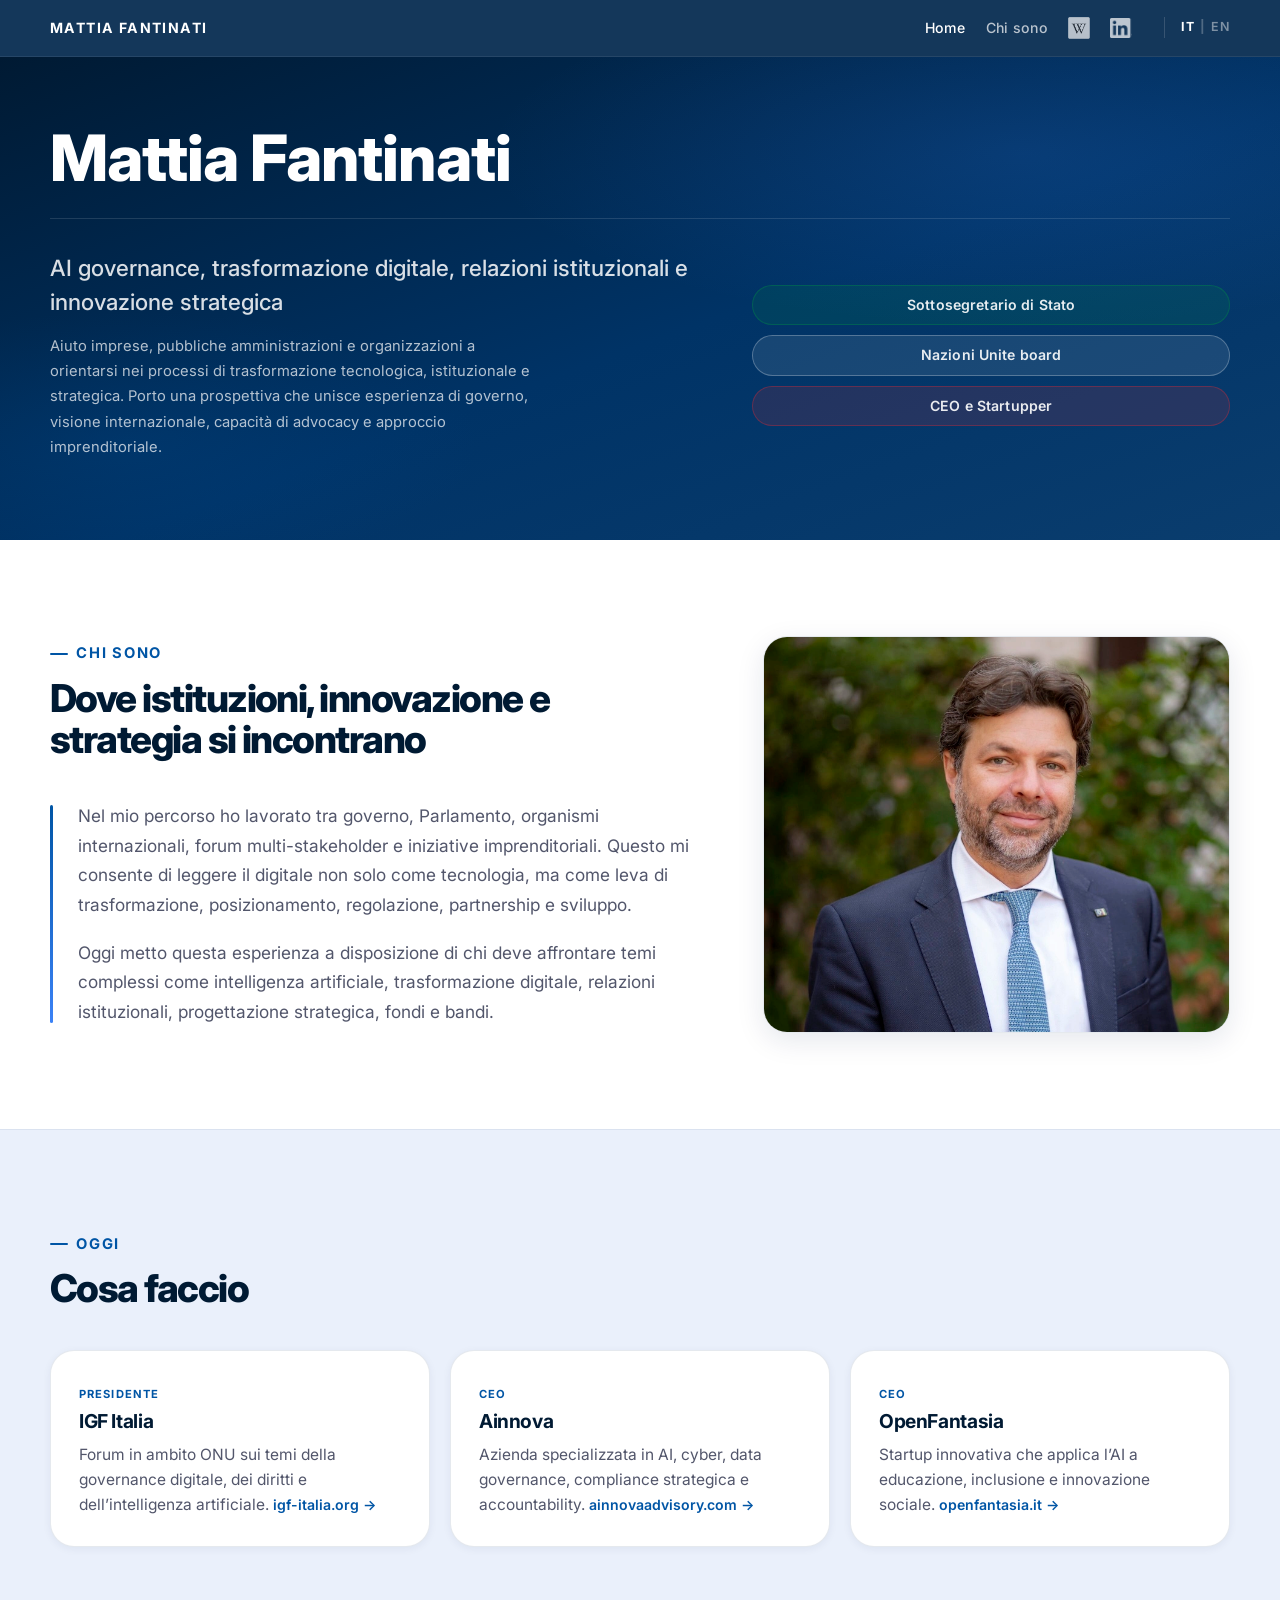
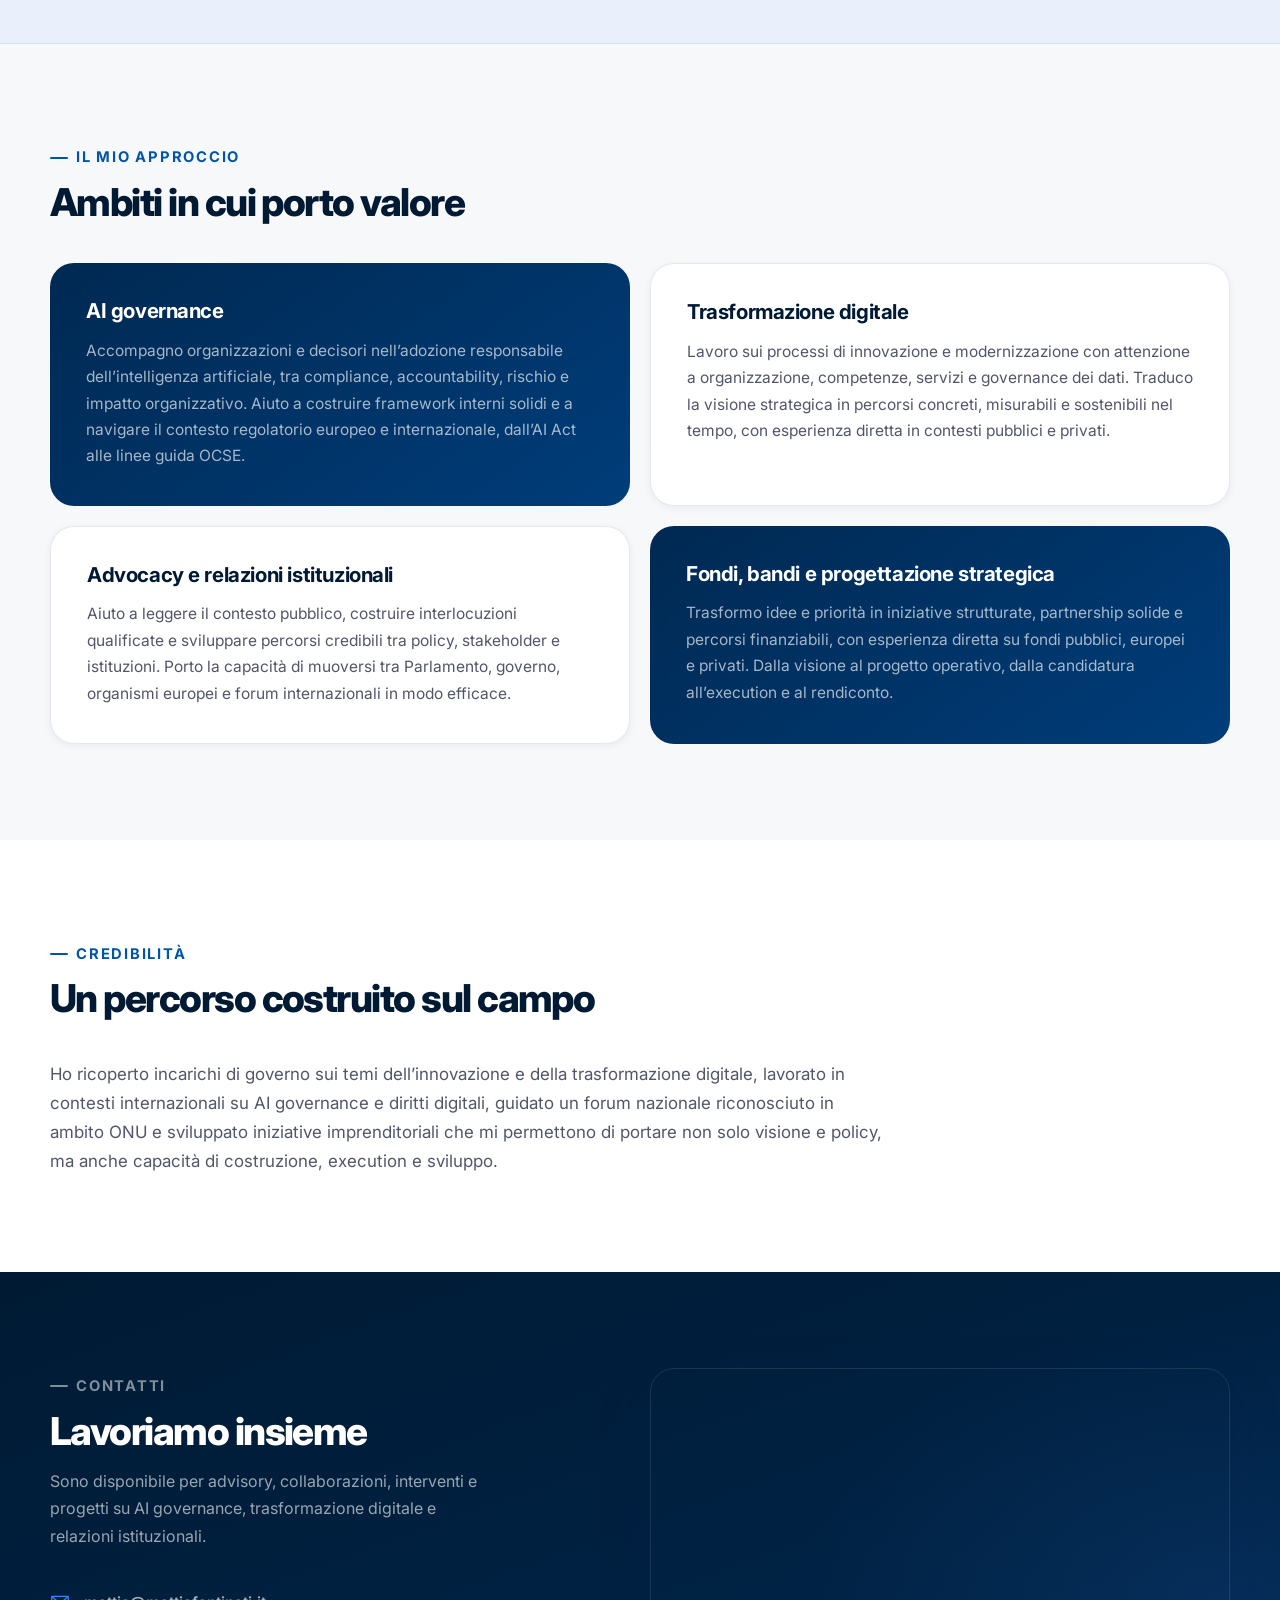
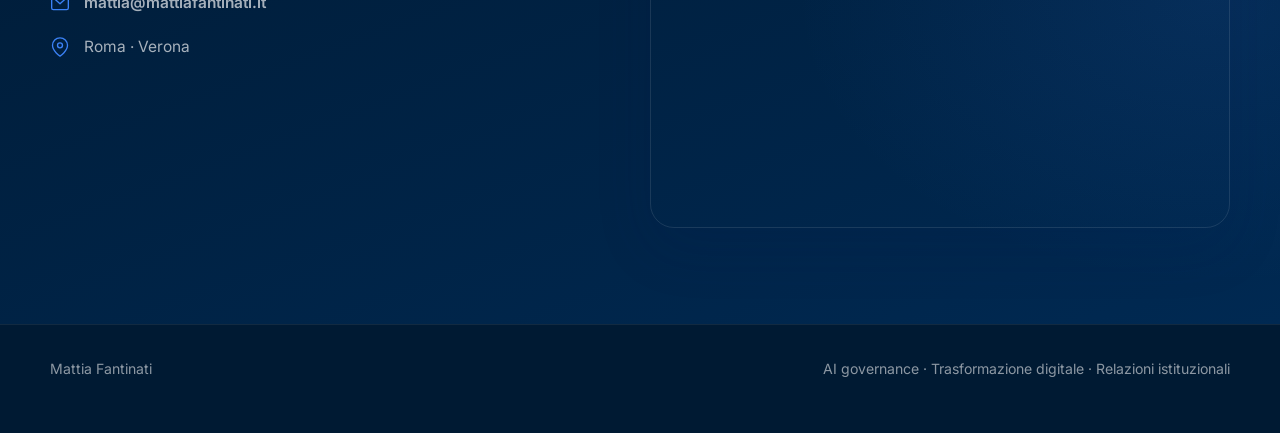
==== commit 3b2e90f8: "secondo commit" ====
--- a/index.html
+++ b/index.html
@@ -40,9 +40,10 @@
 </head>
 
 <body>
+  <a href="#main-content" class="skip-link">Salta al contenuto</a>
   <div id="site-header-placeholder"></div>
 
-  <main>
+  <main id="main-content">
     <section class="hero">
       <div class="container">
         <h1>Mattia Fantinati</h1>
@@ -81,7 +82,10 @@
           </div>
         </div>
         <div class="profilo-photo">
-          <img src="img/Mattia-Fantinati-home.jpg" alt="Mattia Fantinati" class="profile-photo">
+          <picture>
+            <source srcset="img/Mattia-Fantinati-home.webp" type="image/webp">
+            <img src="img/Mattia-Fantinati-home.jpg" alt="Mattia Fantinati" class="profile-photo" width="768" height="653" loading="lazy">
+          </picture>
         </div>
       </div>
     </section>
--- a/styles.css
+++ b/styles.css
@@ -62,6 +62,25 @@
    margin: 0 auto;
  }
 
+ /* ─── SKIP LINK ─── */
+ .skip-link {
+   position: absolute;
+   top: -100%;
+   left: 16px;
+   z-index: 100;
+   background: var(--primary);
+   color: #ffffff;
+   padding: 10px 20px;
+   border-radius: 0 0 var(--radius-md) var(--radius-md);
+   font-size: 0.88rem;
+   font-weight: 600;
+   transition: top 0.2s;
+ }
+
+ .skip-link:focus {
+   top: 0;
+ }
+
  /* ─── HEADER ─── */
  .site-header {
    position: sticky;
@@ -108,10 +127,50 @@
    color: #ffffff;
  }
 
- .header-right {
+ .header-nav {
    display: flex;
    align-items: center;
    gap: 20px;
+ }
+
+ .header-actions {
+   display: flex;
+   align-items: center;
+   gap: 20px;
+ }
+
+ /* ── Hamburger ── */
+ .hamburger {
+   display: none;
+   flex-direction: column;
+   justify-content: center;
+   gap: 5px;
+   background: none;
+   border: none;
+   cursor: pointer;
+   padding: 6px 4px;
+   margin-left: auto;
+ }
+
+ .hamburger span {
+   display: block;
+   width: 22px;
+   height: 2px;
+   background: #ffffff;
+   border-radius: 2px;
+   transition: transform 0.25s ease, opacity 0.25s ease;
+ }
+
+ .hamburger[aria-expanded="true"] span:nth-child(1) {
+   transform: translateY(7px) rotate(45deg);
+ }
+
+ .hamburger[aria-expanded="true"] span:nth-child(2) {
+   opacity: 0;
+ }
+
+ .hamburger[aria-expanded="true"] span:nth-child(3) {
+   transform: translateY(-7px) rotate(-45deg);
  }
 
  .nav-link,
@@ -892,9 +951,49 @@
      width: min(var(--max), calc(100% - 28px));
    }
 
+   /* ── Mobile header ── */
    .header-inner {
+     flex-direction: row;
+     align-items: center;
+     flex-wrap: nowrap;
+     position: relative;
+   }
+
+   .hamburger {
+     display: flex;
+   }
+
+   .header-nav {
+     display: none;
+     position: absolute;
+     top: calc(100% + 1px);
+     left: 50%;
+     transform: translateX(-50%);
+     width: 100vw;
+     flex-direction: column;
      align-items: flex-start;
-     flex-direction: column;
+     gap: 0;
+     background: rgba(0, 26, 51, 0.98);
+     backdrop-filter: blur(14px);
+     border-top: 1px solid rgba(255, 255, 255, 0.08);
+     padding: 8px 0 20px;
+     z-index: 9;
+   }
+
+   .header-nav.is-open {
+     display: flex;
+   }
+
+   .header-nav .nav-link {
+     font-size: 1rem;
+     padding: 14px 24px;
+     width: 100%;
+     border-bottom: 1px solid rgba(255, 255, 255, 0.06);
+   }
+
+   .header-actions {
+     padding: 18px 24px 0;
+     gap: 18px;
    }
 
    .nav {
@@ -913,7 +1012,6 @@
      flex-direction: row;
      flex-wrap: wrap;
    }
-
 
    .highlight-panel,
    .role-item,
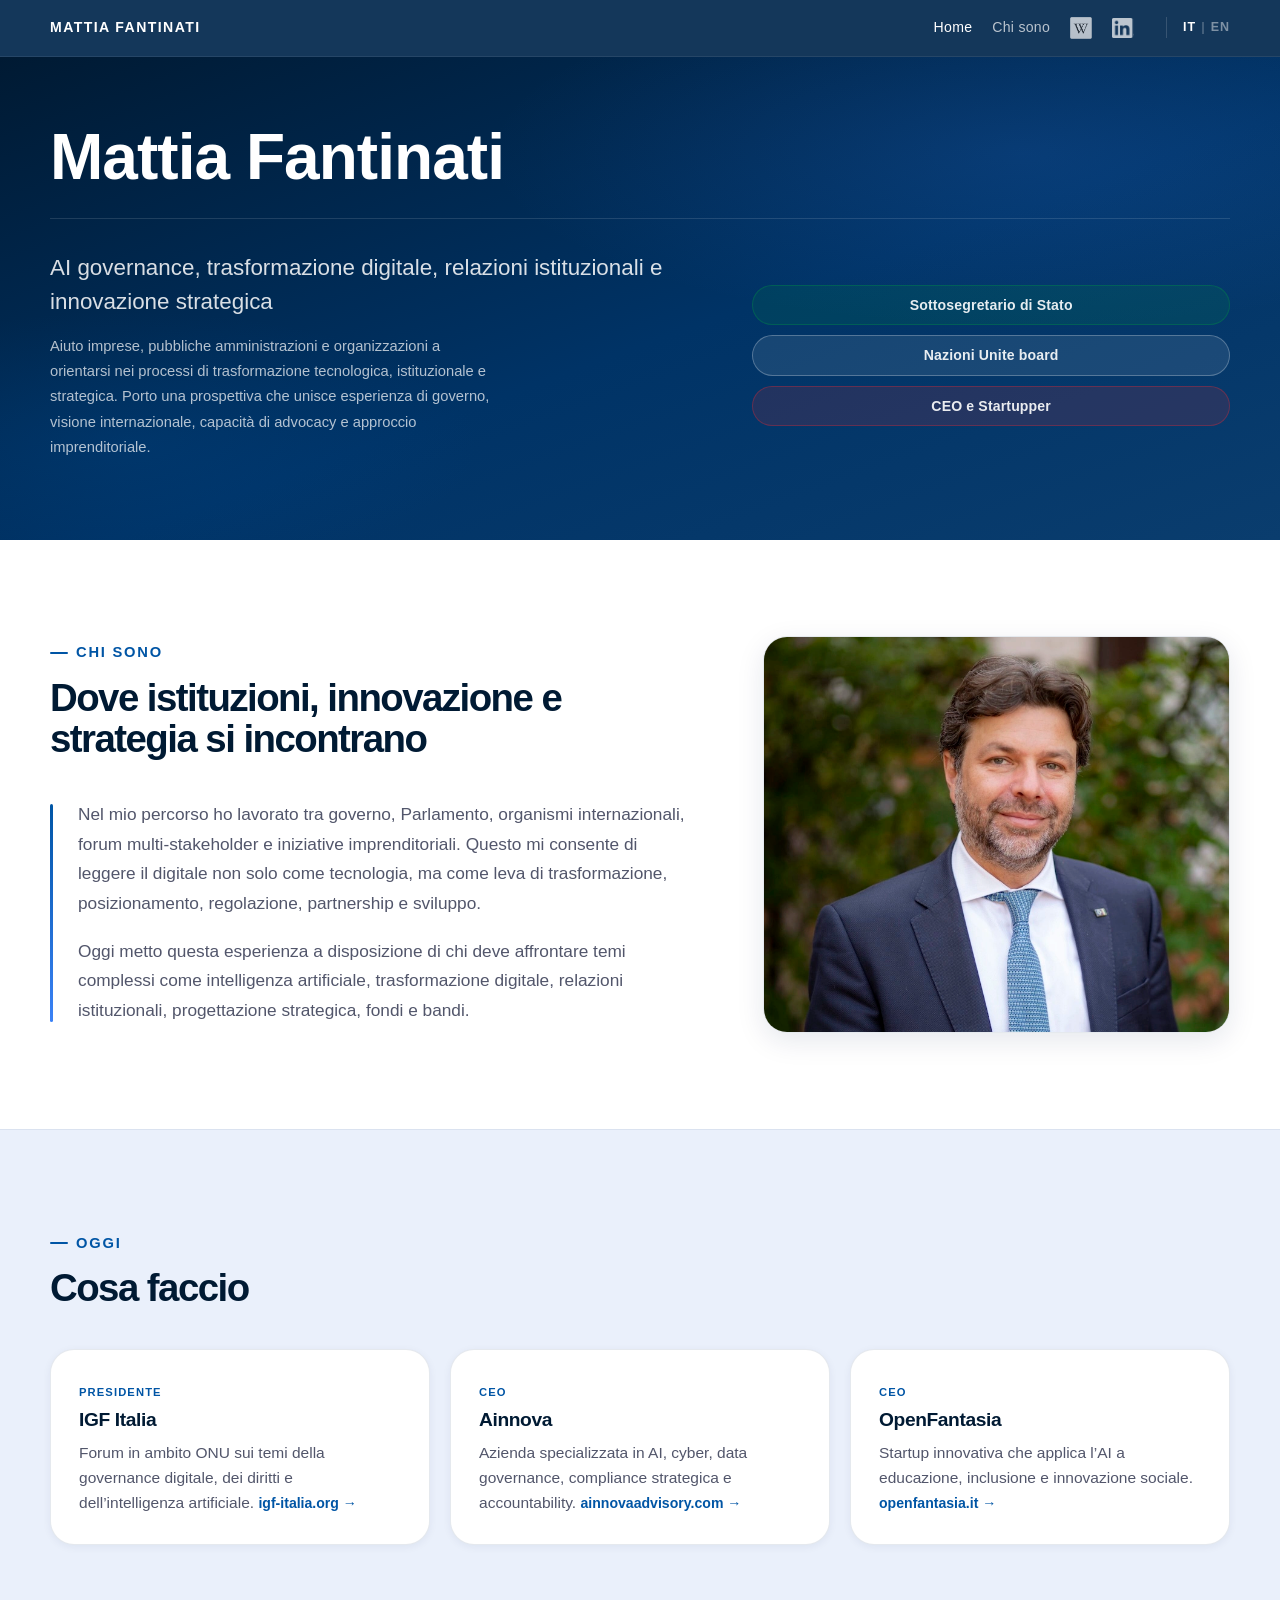
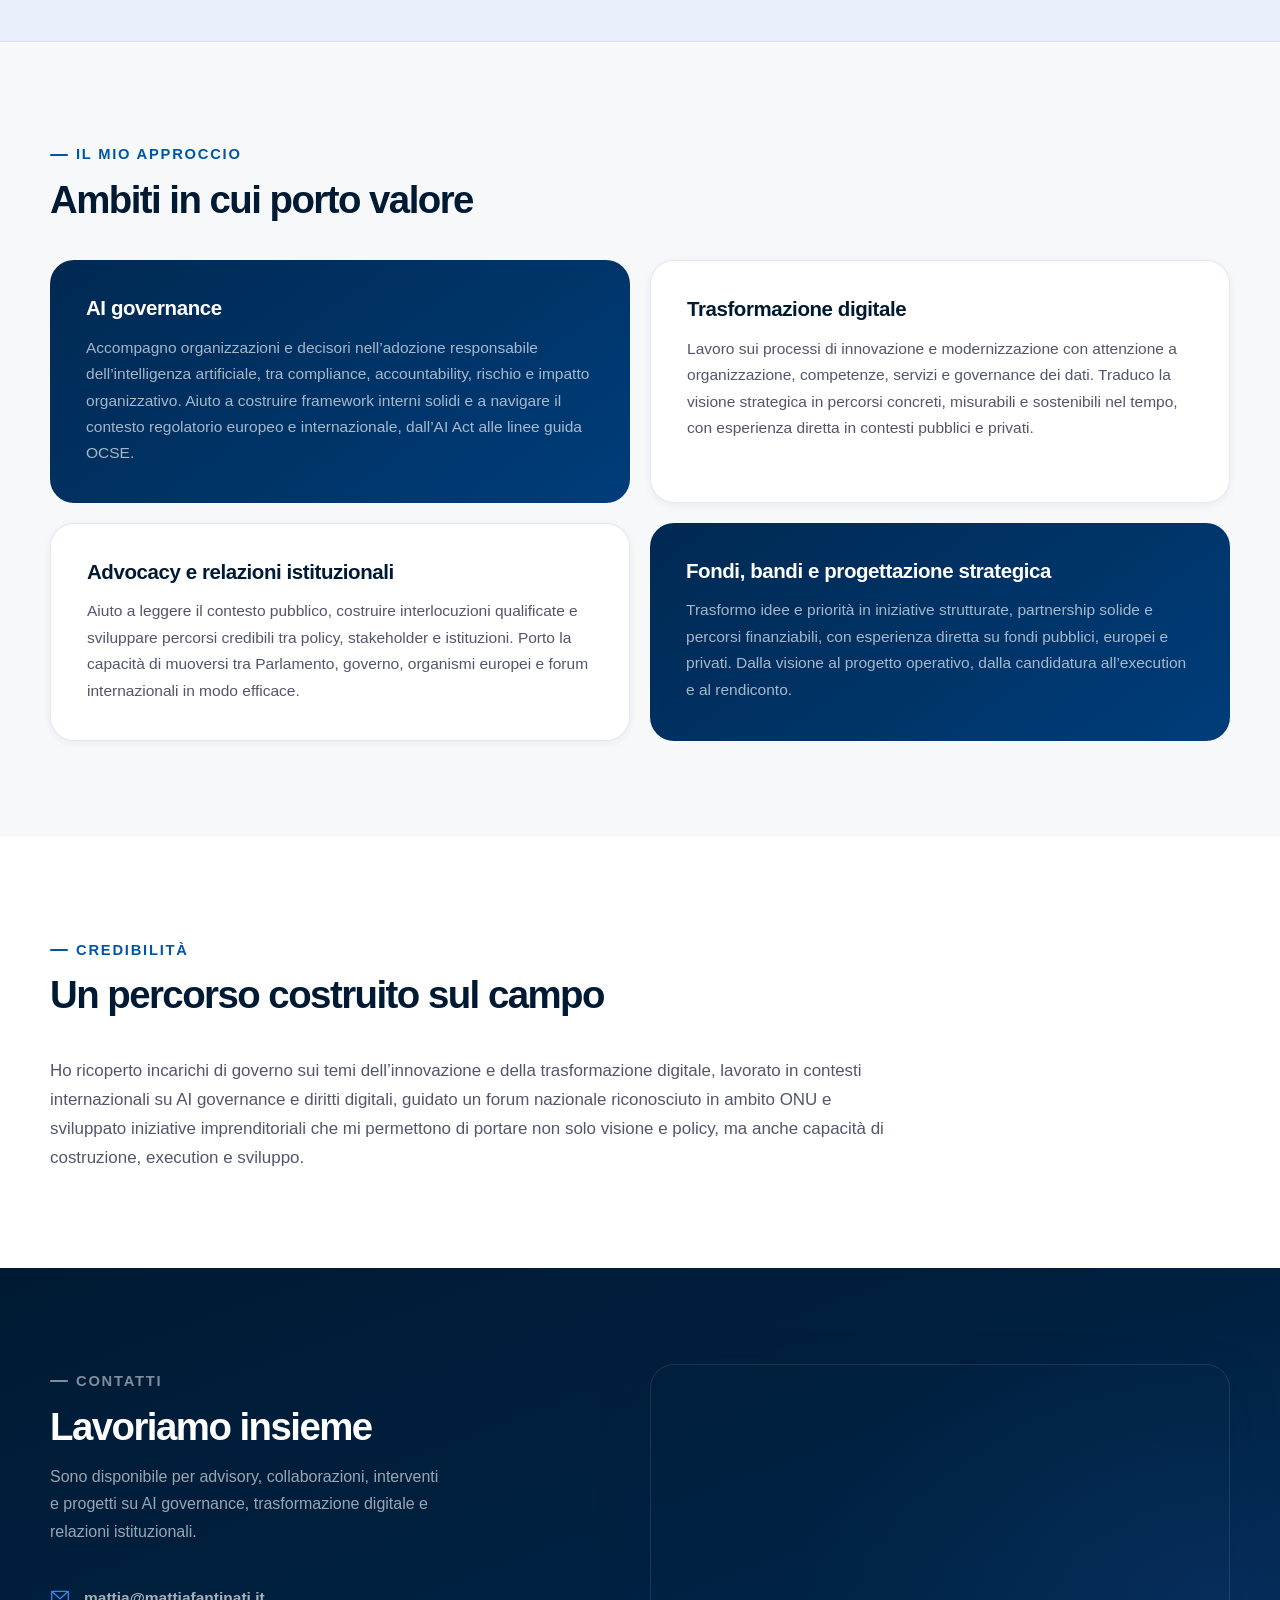
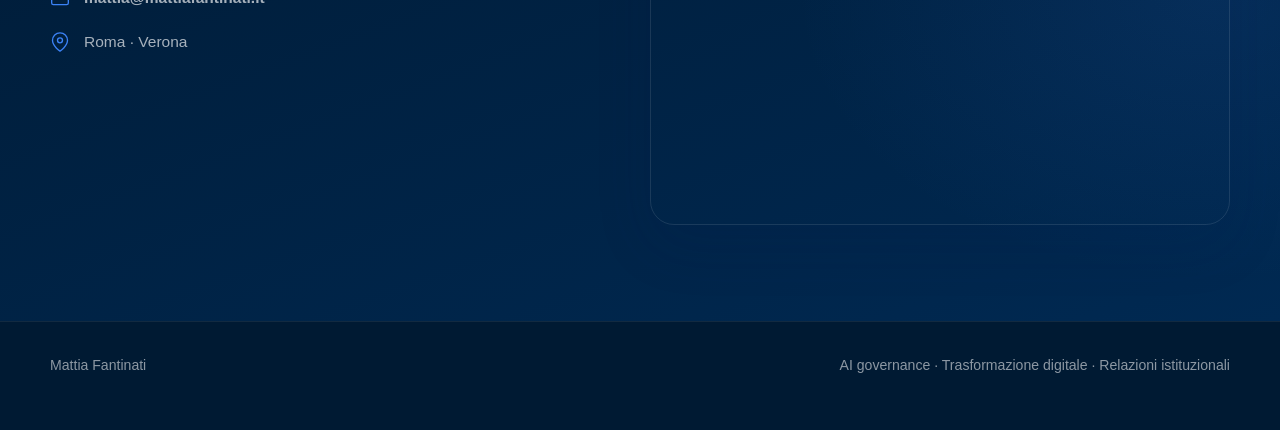
==== commit 946b3bbf: "seo" ====
--- a/index.html
+++ b/index.html
@@ -6,9 +6,6 @@
   <meta name="viewport" content="width=device-width, initial-scale=1.0" />
   <title>Mattia Fantinati — Home</title>
   <link rel="icon" type="image/svg+xml" href="favicon.svg">
-  <link rel="preconnect" href="https://fonts.googleapis.com">
-  <link rel="preconnect" href="https://fonts.gstatic.com" crossorigin>
-  <link href="https://fonts.googleapis.com/css2?family=Inter:wght@400;500;600;700;800&display=swap" rel="stylesheet">
   <link rel="stylesheet" href="styles.css">
 
   <!-- SEO base -->
@@ -208,6 +205,7 @@
         <div class="contact-map-wrap">
           <iframe
             src="https://www.google.com/maps/embed?pb=!1m18!1m12!1m3!1d3205.726005948764!2d12.47091307617661!3d41.896290564274906!2m3!1f0!2f0!3f0!3m2!1i1024!2i768!4f13.1!3m3!1m2!1s0x132f604f73fb2907%3A0x764201ea5eb459f!2sVia%20del%20Paradiso%2C%2041%2C%2000186%20Roma%20RM!5e1!3m2!1sit!2sit!4v1776379304204!5m2!1sit!2sit"
+            title="Mappa della sede di Mattia Fantinati a Roma"
             width="600" height="450" style="border:0;" allowfullscreen="" loading="lazy"
             referrerpolicy="no-referrer-when-downgrade"></iframe>
         </div>
@@ -220,4 +218,4 @@
   <script src="components.js"></script>
 </body>
 
-</html>+</html>
--- a/styles.css
+++ b/styles.css
@@ -29,14 +29,15 @@
    scroll-behavior: smooth;
  }
 
- body {
-   margin: 0;
-   font-family: 'Inter', sans-serif;
-   background: var(--bg);
-   color: var(--text);
-   line-height: 1.68;
-   -webkit-font-smoothing: antialiased;
-   text-rendering: optimizeLegibility;
+body {
+  margin: 0;
+  /* Prefer local/system fonts to avoid a render-blocking external font request. */
+  font-family: Inter, -apple-system, BlinkMacSystemFont, "Segoe UI", sans-serif;
+  background: var(--bg);
+  color: var(--text);
+  line-height: 1.68;
+  -webkit-font-smoothing: antialiased;
+  text-rendering: optimizeLegibility;
  }
 
  a {
@@ -1018,4 +1019,4 @@
    .mini-card {
      padding: 22px;
    }
- }+ }
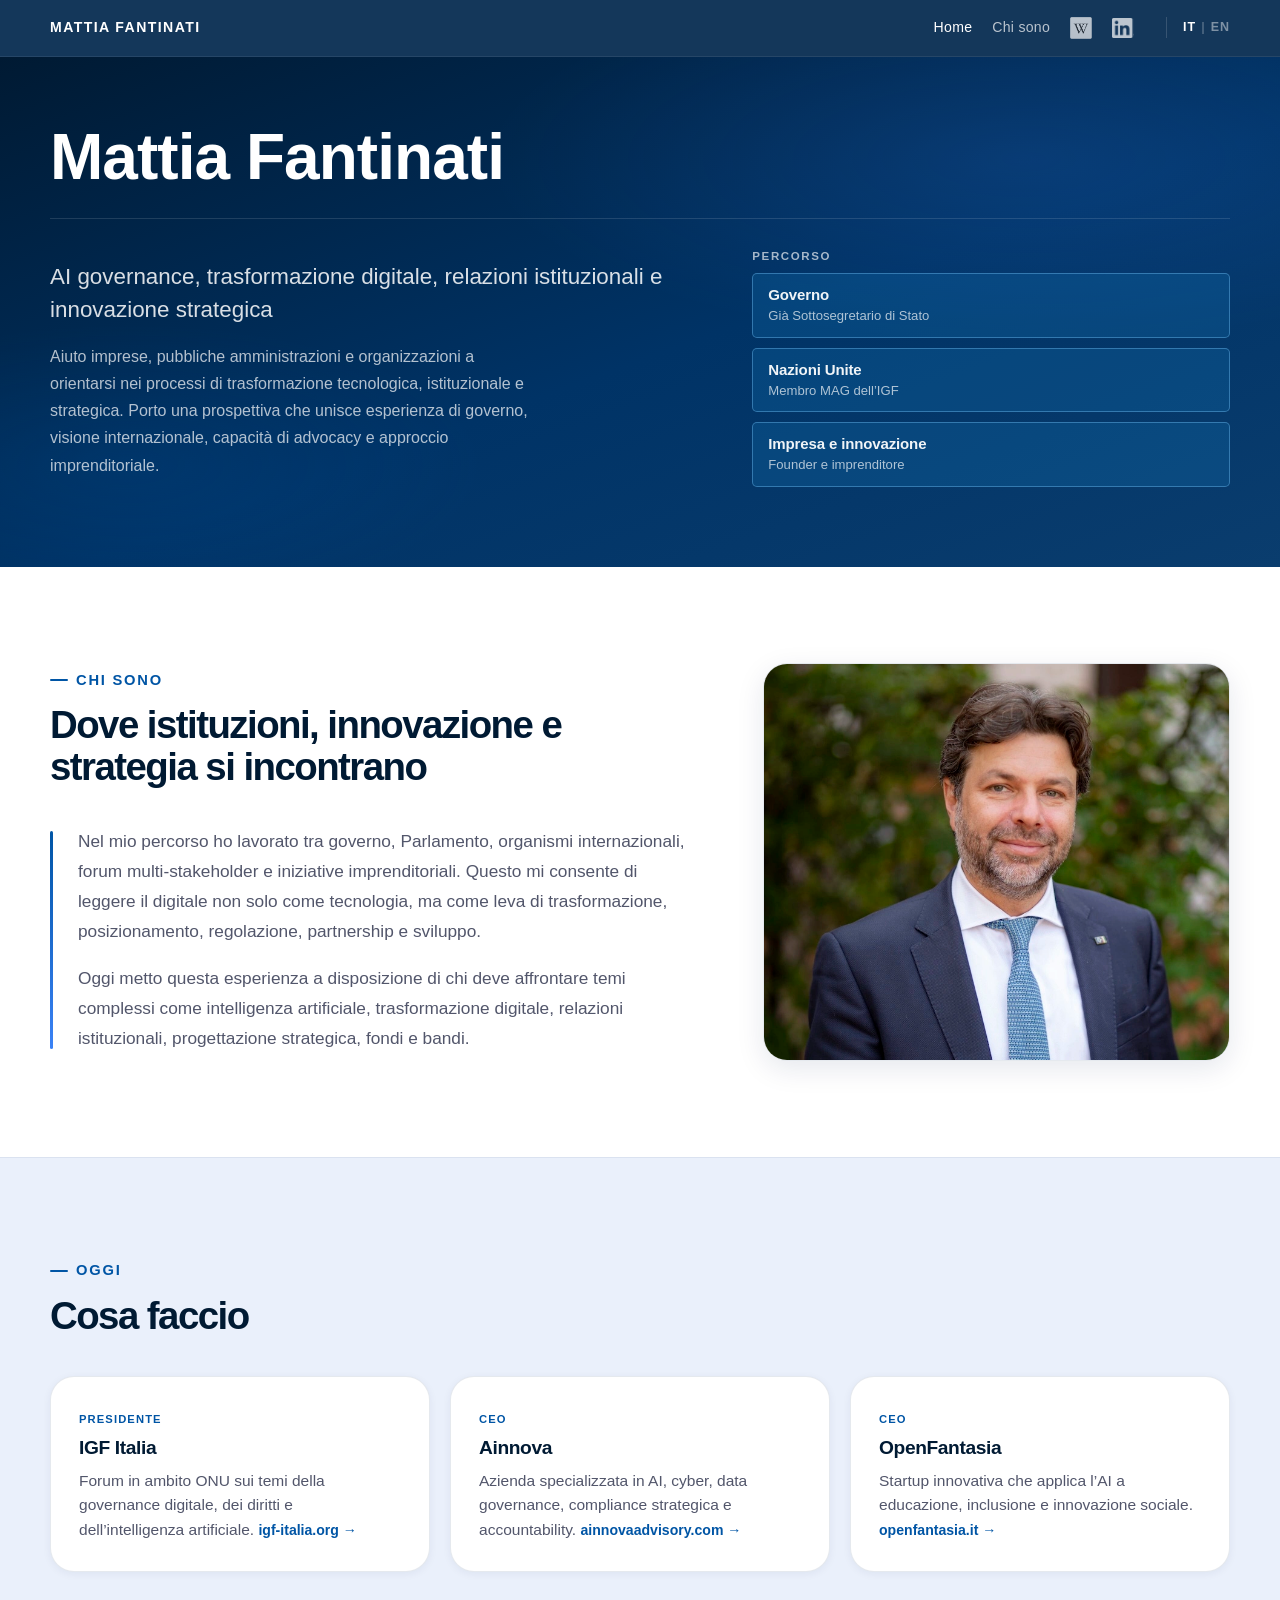
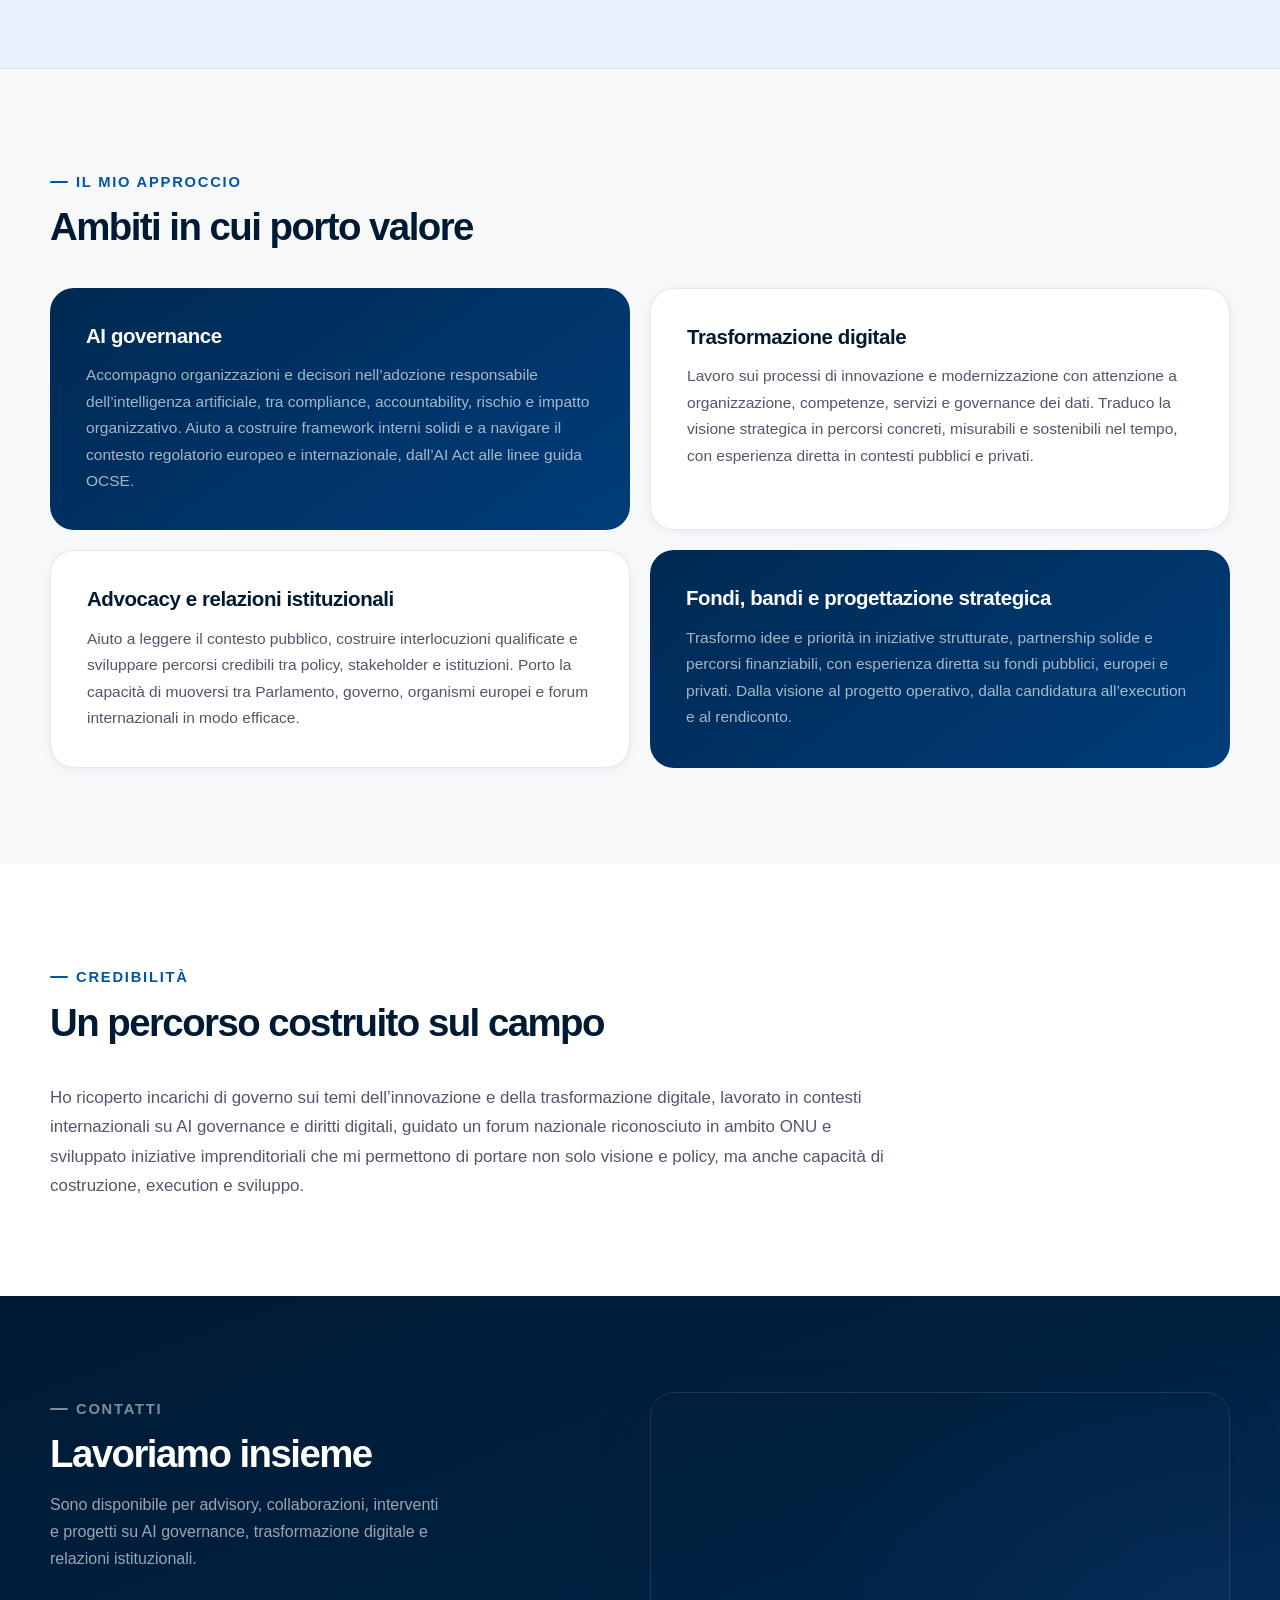
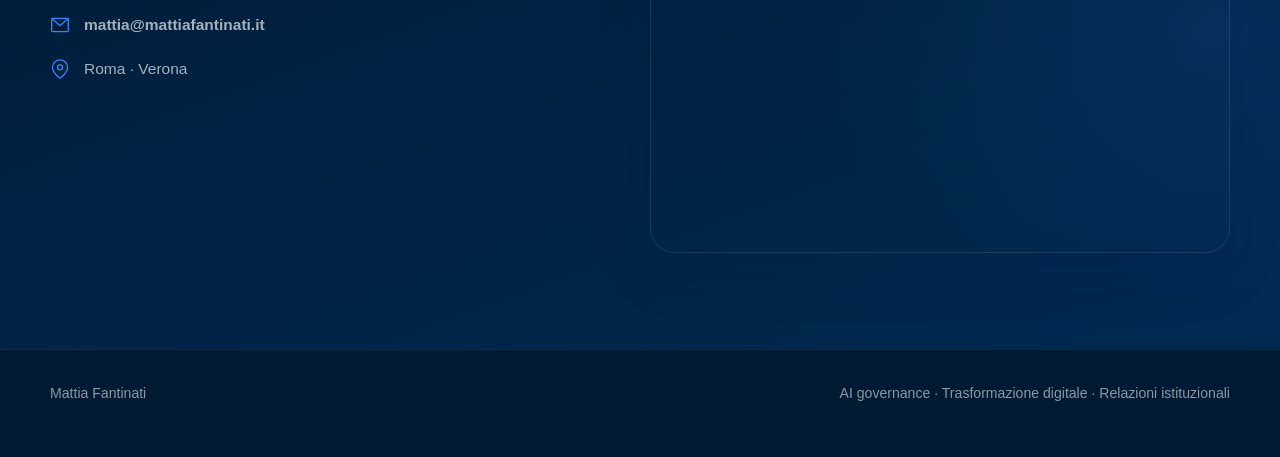
==== commit 402cc576: "modifiche" ====
--- a/index.html
+++ b/index.html
@@ -54,9 +54,19 @@
               governo, visione internazionale, capacità di advocacy e approccio imprenditoriale.</p>
           </div>
           <div class="hero-strengths">
-            <div class="strength-item green">Sottosegretario di Stato</div>
-            <div class="strength-item white">Nazioni Unite board</div>
-            <div class="strength-item red">CEO e Startupper</div>
+            <span class="hero-strengths-title">Percorso</span>
+            <article class="strength-item">
+              <h2>Governo</h2>
+              <p>Già Sottosegretario di Stato</p>
+            </article>
+            <article class="strength-item">
+              <h2>Nazioni Unite</h2>
+              <p>Membro MAG dell’IGF</p>
+            </article>
+            <article class="strength-item">
+              <h2>Impresa e innovazione</h2>
+              <p>Founder e imprenditore</p>
+            </article>
           </div>
         </div>
       </div>
--- a/styles.css
+++ b/styles.css
@@ -298,7 +298,7 @@
  }
 
  .hero-text {
-   font-size: 0.92rem;
+   font-size: 1rem;
    color: rgba(255, 255, 255, 0.7);
    max-width: 54ch;
    margin-bottom: 0;
@@ -311,37 +311,38 @@
    gap: 10px;
  }
 
+ .hero-strengths-title {
+   color: rgba(255, 255, 255, 0.65);
+   font-size: 0.72rem;
+   font-weight: 700;
+   letter-spacing: 0.14em;
+   line-height: 1;
+   text-transform: uppercase;
+ }
+
  .strength-item {
-   display: inline-flex;
-   align-items: center;
-   justify-content: center;
-   padding: 10px 18px;
-   border-radius: 999px;
-   font-size: clamp(0.82rem, 1.1vw, 0.96rem);
-   font-weight: 600;
-   letter-spacing: 0.01em;
-   line-height: 1.3;
-   border: 1px solid;
+   padding: 12px 15px;
+   border: 1px solid rgba(112, 190, 244, 0.42);
+   border-radius: 5px;
+   background: rgba(22, 124, 191, 0.24);
+   color: rgba(255, 255, 255, 0.94);
    width: 100%;
-   transition: opacity var(--transition);
- }
-
- .strength-item.green {
-   background: rgba(0, 140, 69, 0.16);
-   border-color: rgba(0, 140, 69, 0.38);
-   color: rgba(255, 255, 255, 0.90);
- }
-
- .strength-item.white {
-   background: rgba(255, 255, 255, 0.09);
-   border-color: rgba(255, 255, 255, 0.26);
-   color: rgba(255, 255, 255, 0.90);
- }
-
- .strength-item.red {
-   background: rgba(206, 43, 55, 0.16);
-   border-color: rgba(206, 43, 55, 0.38);
-   color: rgba(255, 255, 255, 0.90);
+ }
+
+ .strength-item h2 {
+   color: inherit;
+   font-size: clamp(0.94rem, 1.15vw, 1.06rem);
+   font-weight: 700;
+   letter-spacing: -0.01em;
+   line-height: 1.2;
+   margin: 0 0 3px;
+ }
+
+ .strength-item p {
+   color: rgba(255, 255, 255, 0.68);
+   font-size: 0.82rem;
+   line-height: 1.35;
+   margin: 0;
  }
 
  /* ─── SECTION KICKER ─── */
@@ -1009,11 +1010,6 @@
      padding-top: 40px;
    }
 
-   .hero-strengths {
-     flex-direction: row;
-     flex-wrap: wrap;
-   }
-
    .highlight-panel,
    .role-item,
    .mini-card {
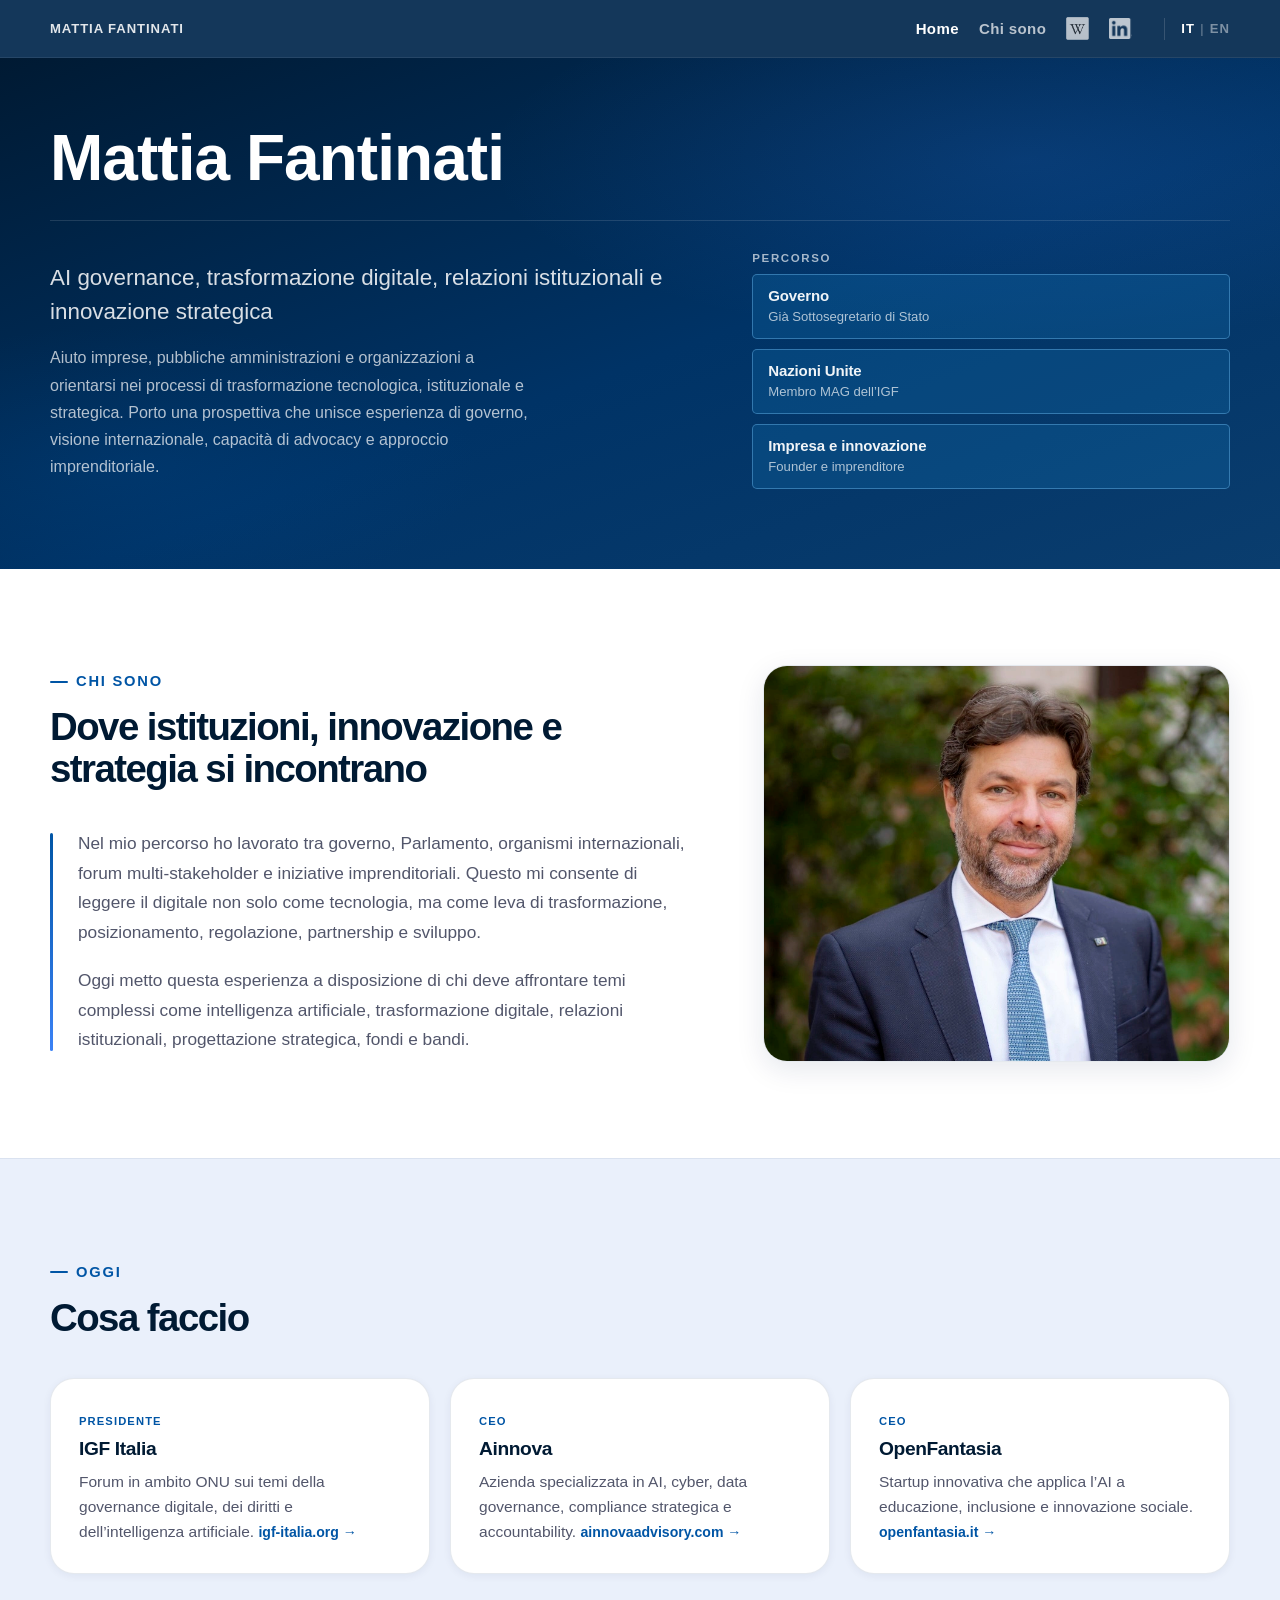
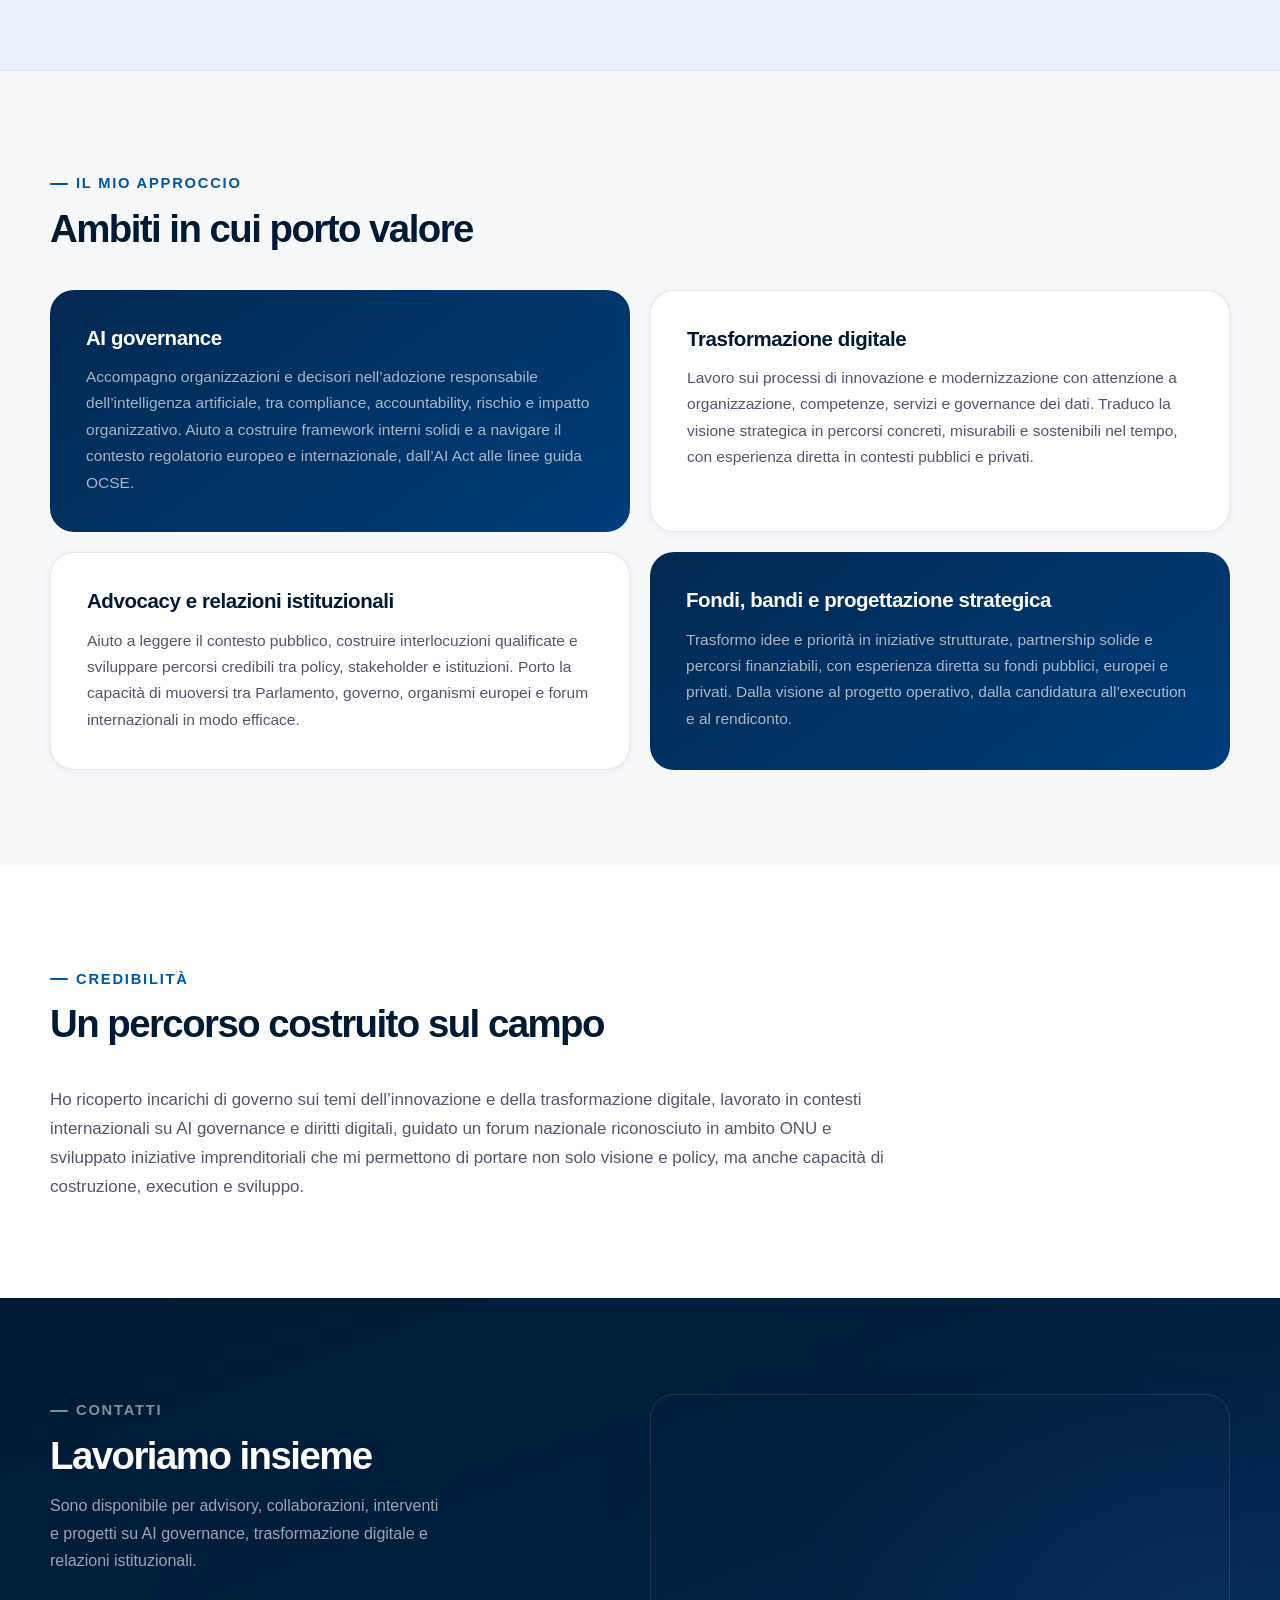
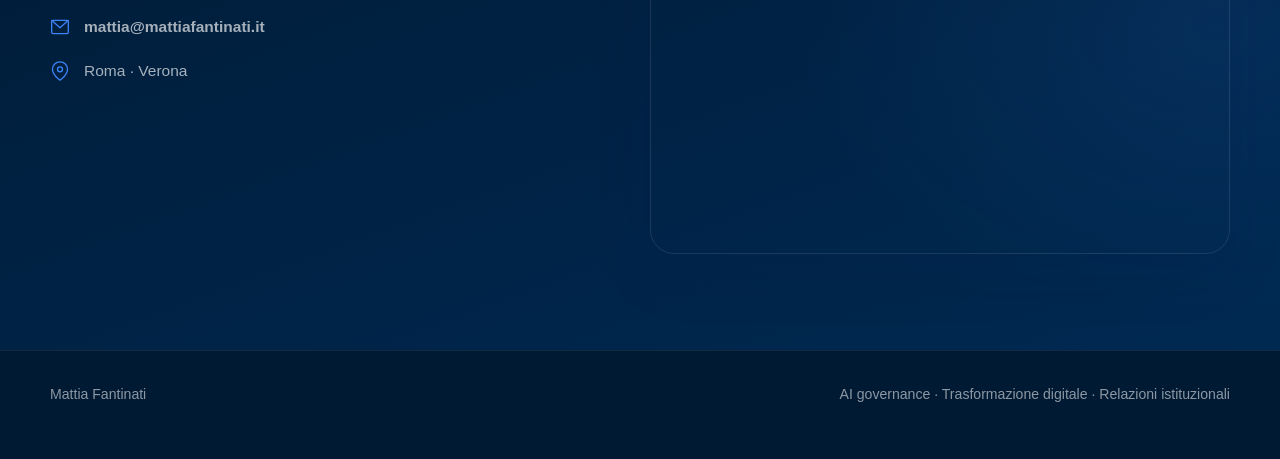
==== commit b391be46: "cv" ====
--- a/index.html
+++ b/index.html
@@ -6,7 +6,7 @@
   <meta name="viewport" content="width=device-width, initial-scale=1.0" />
   <title>Mattia Fantinati — Home</title>
   <link rel="icon" type="image/svg+xml" href="favicon.svg">
-  <link rel="stylesheet" href="styles.css">
+  <link rel="stylesheet" href="styles.css?v=20260826-4">
 
   <!-- SEO base -->
   <meta name="description" content="Mattia Fantinati — esperto di AI governance, trasformazione digitale e relazioni istituzionali. Ex Sottosegretario di Stato, membro MAG IGF alle Nazioni Unite, CEO di Ainnova e OpenFantasia.">
--- a/styles.css
+++ b/styles.css
@@ -103,11 +103,11 @@
  .brand,
  .brand a,
  .brand a:visited {
-   font-size: 0.88rem;
-   font-weight: 700;
-   letter-spacing: 0.10em;
+   font-size: 0.82rem;
+   font-weight: 600;
+   letter-spacing: 0.07em;
    text-transform: uppercase;
-   color: #ffffff;
+   color: rgba(255, 255, 255, 0.88);
  }
 
  .nav {
@@ -177,10 +177,10 @@
  .nav-link,
  .nav-link:visited,
  .nav-link:active {
-   font-size: 0.88rem;
+   font-size: 0.94rem;
    color: rgba(255, 255, 255, 0.70);
-   font-weight: 500;
-   letter-spacing: 0.02em;
+   font-weight: 600;
+   letter-spacing: 0.025em;
    transition: color var(--transition);
  }
 
@@ -202,7 +202,7 @@
    display: flex;
    align-items: center;
    gap: 5px;
-   font-size: 0.78rem;
+   font-size: 0.82rem;
    font-weight: 700;
    letter-spacing: 0.08em;
    margin-left: 12px;
@@ -240,8 +240,8 @@
  }
 
  .social-icon {
-   width: 22px;
-   height: 22px;
+   width: 23px;
+   height: 23px;
    object-fit: contain;
    display: block;
  }
@@ -802,6 +802,10 @@
    overflow: hidden;
  }
 
+ .page-hero .container {
+   position: relative;
+ }
+
  .page-hero-title {
    font-size: clamp(3rem, 6vw, 6rem);
    line-height: 0.92;
@@ -818,6 +822,37 @@
    line-height: 1.6;
    max-width: 56ch;
    margin-bottom: 0;
+ }
+
+ .page-hero-download {
+   display: inline-flex;
+   align-items: center;
+   gap: 10px;
+   position: absolute;
+   top: 6px;
+   right: 0;
+   margin: 0;
+   padding: 10px 15px;
+   border: 1px solid rgba(255, 255, 255, 0.42);
+   border-radius: 5px;
+   color: #ffffff;
+   font-size: 0.88rem;
+   font-weight: 600;
+   line-height: 1;
+   transition: background-color var(--transition), border-color var(--transition);
+ }
+
+ .page-hero-download:hover {
+   background: rgba(255, 255, 255, 0.12);
+   border-color: rgba(255, 255, 255, 0.7);
+   color: #ffffff;
+ }
+
+ @media (max-width: 900px) {
+   .page-hero-download {
+     position: static;
+     margin-top: 26px;
+   }
  }
 
  .section-kicker--light {
